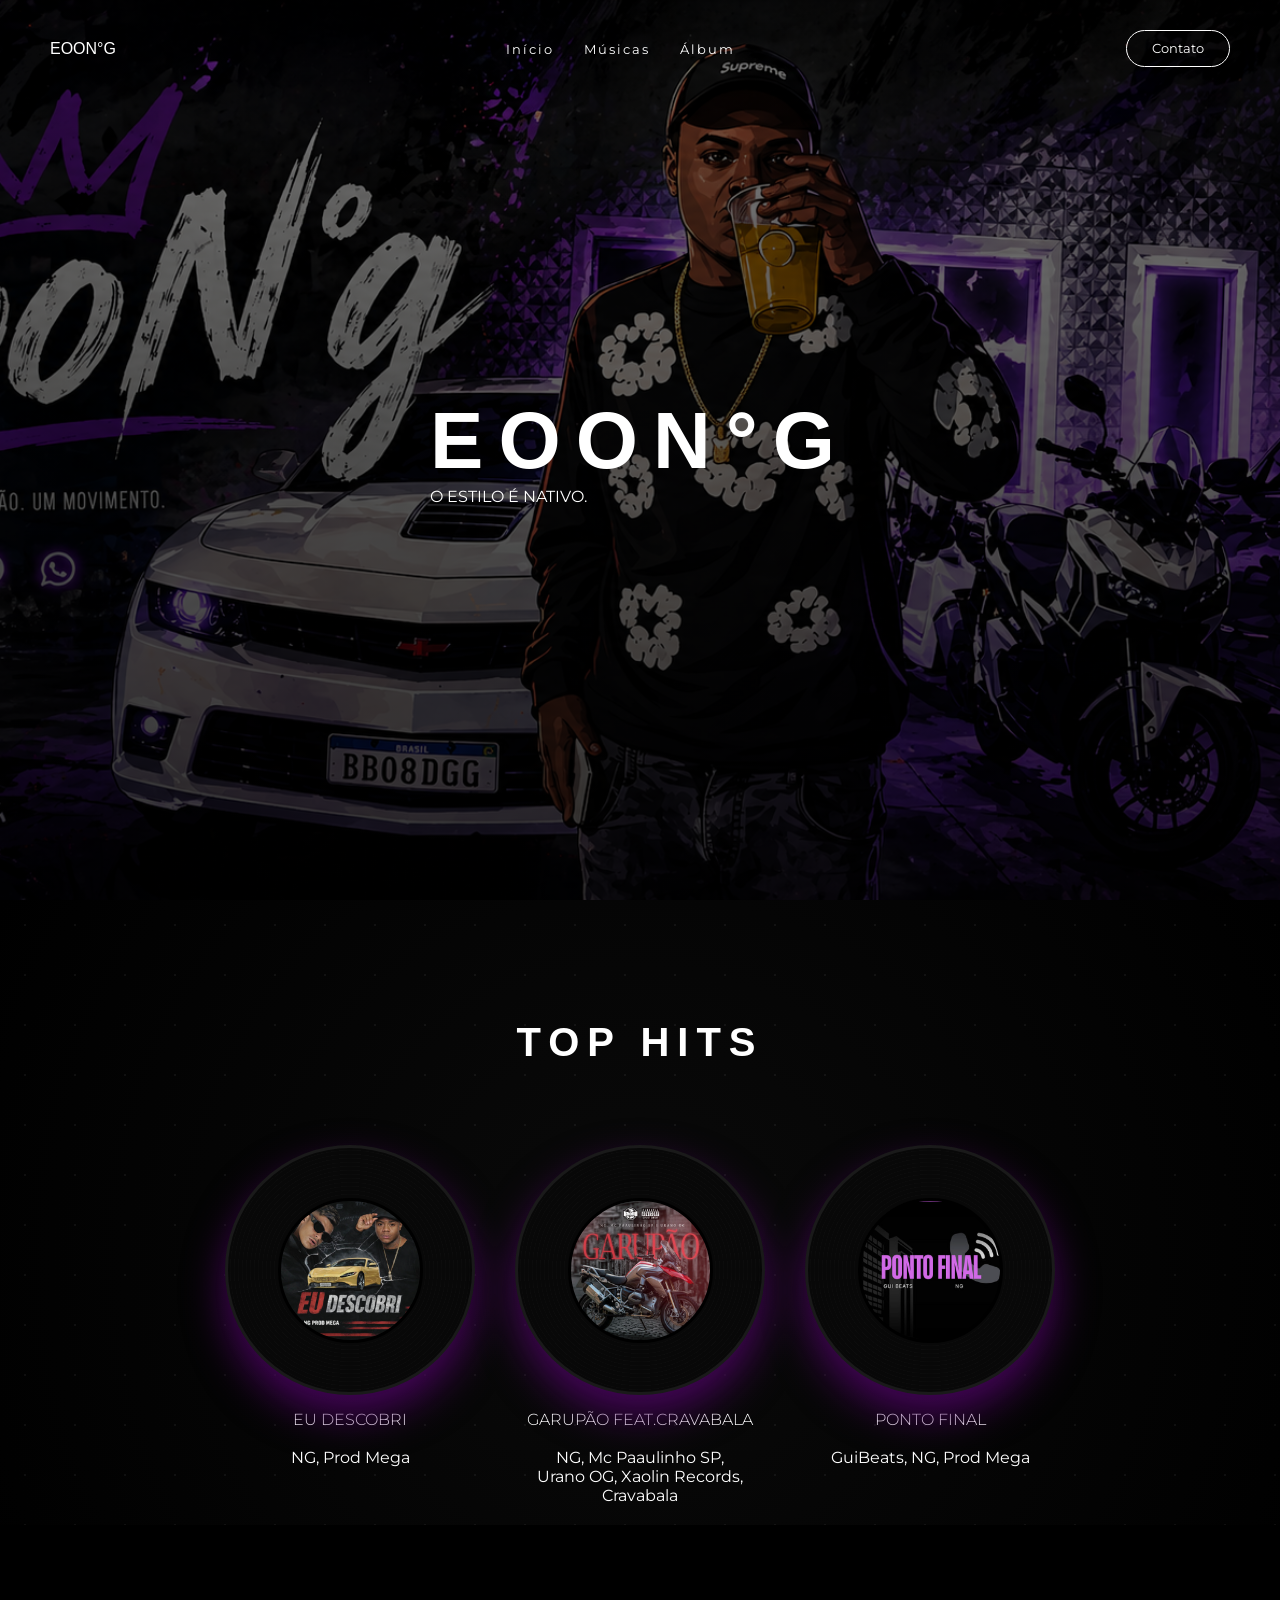
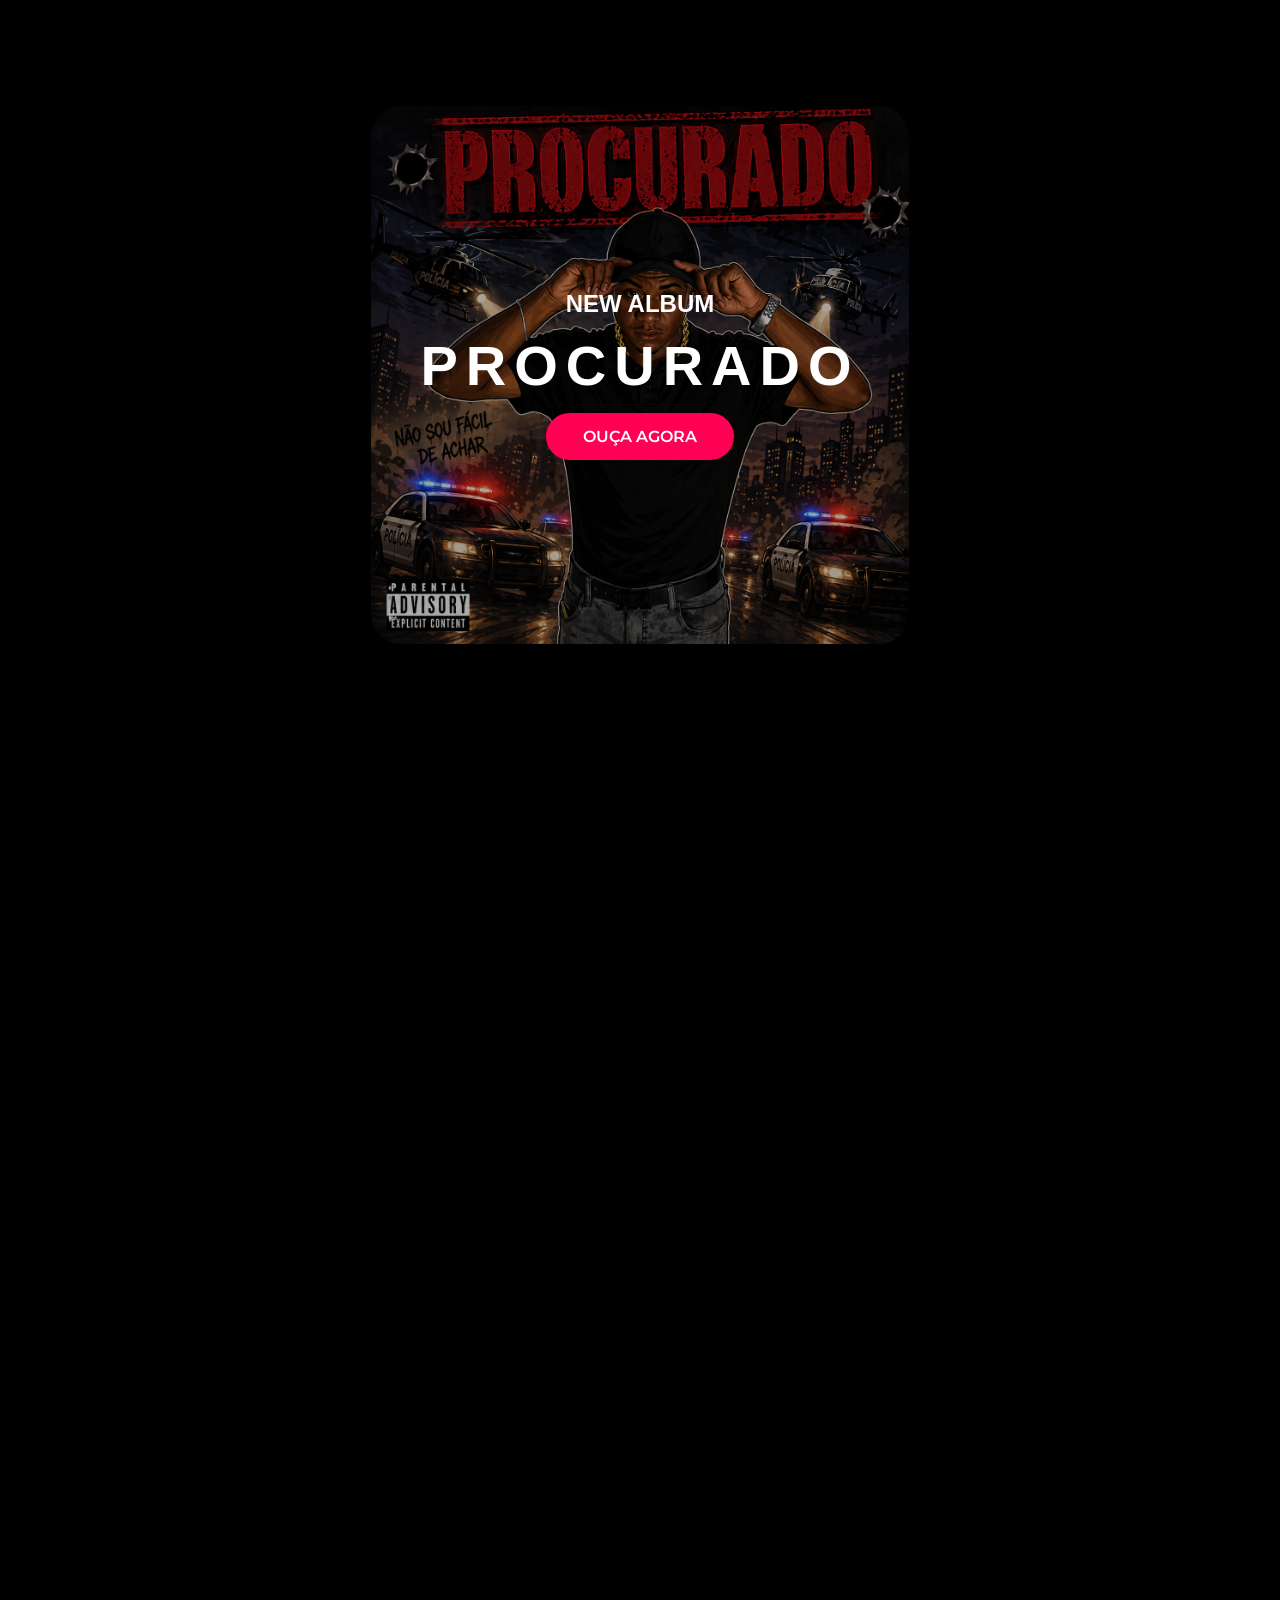
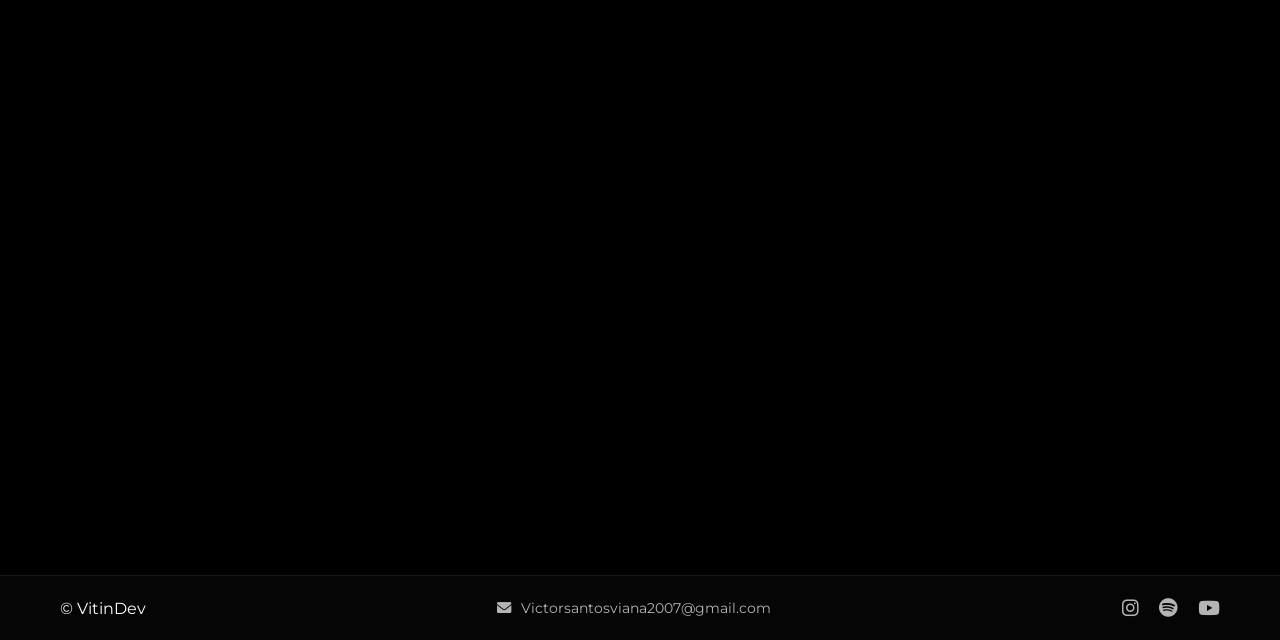
==== index.html @ 16239502 "Meu primeiro envio" ====
<!DOCTYPE html>
<html lang="pt-br">
<head>
    <meta charset="UTF-8">
    <meta name="viewport" content="width=device-width, initial-scale=1.0">
    <title>EooN°g | Official Website</title>
    <link rel="stylesheet" href="style.css">
    <link href="https://fonts.googleapis.com/css2?family=Syncopate:wght@400;700&family=Montserrat:wght@300;400;600&display=swap" rel="stylesheet">
    <link rel="stylesheet" href="https://cdnjs.cloudflare.com/ajax/libs/font-awesome/6.0.0/css/all.min.css">
</head>
<body>

    <header id="main-header">
        <div class="logo">EooN°g</div>
        <nav>
            <ul>
                <li><a href="#inicio">Início</a></li>
                <li><a href="#musicas">Músicas</a></li>
                <li><a href="#album">Álbum</a></li>
            </ul>
        </nav>
        <a href="https://wa.me/5511984325897" target="_blank" class="btn-contato">Contato</a>
    </header>

    <section id="inicio" class="hero">
        <div class="hero-content">
            <h1>EooN°g</h1>
            <p>O ESTILO É NATIVO.</p>
        </div>
    </section>

    <section id="musicas" class="section-padding">
        <h2 class="center-title">Top Hits</h2>
        <div class="vinil-container">
            
            <a href="https://open.spotify.com/intl-pt/album/22BqmlLhth0HrGozV8sFAT" target="_blank" class="disco-wrapper">
                <div class="vinil">
                    <div class="capa" style="background-image: url('img/eudescobri.png');"></div>
                </div>
                <span>Eu Descobri</span> <br> NG, Prod Mega
            </a>

            <a href="https://open.spotify.com/intl-pt/album/7qpYjBT9kVBxX1xAB1O2y2" target="_blank" class="disco-wrapper">
                <div class="vinil">
                    <div class="capa" style="background-image: url('img/garupao.png');"></div>
                </div>
                <span>Garupão Feat.Cravabala </span> <br> NG, Mc Paaulinho SP, <br> Urano OG, Xaolin Records,<br> Cravabala
            </a>

            <a href="https://open.spotify.com/intl-pt/album/2j4LPMRkhJ5JU1PvOW9u2j" target="_blank" class="disco-wrapper">
                <div class="vinil">
                    <div class="capa" style="background-image: url('img/pontofinal.png');"></div>
                </div>
                <span>Ponto Final</span> <br> GuiBeats, NG, Prod Mega
            </a>

        </div>
    </section>

    <section id="album" class="album-section">
        <div class="album-sticky-wrapper">
            <img src="img/procuradong.png" alt="Capa Album" id="albumMainImg">
            
            <div class="album-details">
                <h2>New Album</h2>
                <h1 class="album-title">PROCURADO</h1>
                <a href="https://open.spotify.com/intl-pt/album/22BqmlLhth0HrGozV8sFAT" target="_blank" class="btn-ouca">Ouça agora</a>
            </div>
        </div>
    </section>

    <footer>
        <div class="container footer-grid">
            <p>© VitinDev</p>
            <a href="mailto:Victorsantosviana2007@gmail.com" class="footer-email">
            <i class="fas fa-envelope"></i> Victorsantosviana2007@gmail.com
            </a>
            <div class="footer-icons">
                <a href="https://www.instagram.com/eongee.01/" target="_blank"><i class="fab fa-instagram"></i></a>
                <a href="https://open.spotify.com/intl-pt/artist/2m0z8NoIprG7Zn0LRRGv59?si=cNxbaJQdTaKAUBxbWYQpgg" target="_blank"><i class="fab fa-spotify"></i></a>
                <a href="https://www.youtube.com/@NGOFICIAL01" target="_blank"><i class="fab fa-youtube"></i></a>
            </div>
        </div>
    </footer>

    <script src="script.js"></script>
</body>
</html>
---- style.css ----
/* ==========================================================================
   VARIÁVEIS E CONFIGURAÇÕES GERAIS
   ========================================================================== */
:root {
    --primary: #ffffff;
    --accent: #ff0055;
    --bg: #000000;
}

* {
    margin: 0;
    padding: 0;
    box-sizing: border-box;
    scroll-behavior: smooth;
}

body {
    background-color: var(--bg);
    color: var(--primary);
    font-family: 'Montserrat', sans-serif;
    overflow-x: hidden;
}

h1, h2, .logo {
    font-family: 'Syncopate', sans-serif;
    text-transform: uppercase;
}

/* ==========================================================================
   HEADER (LOGO ESQUERDA | SEÇÕES CENTRO | CONTATO DIREITA)
   ========================================================================== */
header {
    position: fixed;
    top: 0;
    width: 100%;
    padding: 30px 50px;
    display: flex;
    justify-content: space-between;
    align-items: center;
    z-index: 1000;
    transition: 0.4s;
}

header.scrolled {
    background: rgba(0, 0, 0, 0.9);
    padding: 15px 50px;
    backdrop-filter: blur(10px);
}

nav {
    flex-grow: 1;
    display: flex;
    justify-content: center;
}

nav ul {
    display: flex;
    list-style: none;
    gap: 30px;
}

nav a {
    text-decoration: none;
    color: #fff !important;
    font-size: 0.8rem;
    letter-spacing: 2px;
    transition: 0.3s;
}

.btn-contato {
    border: 1px solid #fff;
    padding: 10px 25px;
    text-decoration: none;
    color: #fff !important;
    border-radius: 50px;
    font-size: 0.8rem;
    transition: 0.3s;
}

.btn-contato:hover {
    background: #fff;
    color: #000;
}

/* ==========================================================================
   HERO PRINCIPAL
   ========================================================================== */
.hero {
    height: 100vh;
    display: flex;
    align-items: center;
    justify-content: center;
    background: linear-gradient(rgba(0,0,0,0.5), rgba(0,0,0,0.8)), 
                url('img/bannerng1.png') center/cover no-repeat;
    background-attachment: fixed;
}

.hero h1 {
    font-size: clamp(2rem, 8vw, 5rem);
    letter-spacing: 15px;
    text-align: center;
}

/* ==========================================================================
   SEÇÃO MÚSICAS (PARTÍCULAS E DISCOS)
   ========================================================================== */
.section-padding {
    padding: 120px 0;
}

#musicas {
    position: relative;
    background: radial-gradient(circle at center, #0a0a0a 0%, #000 100%);
    overflow: hidden;
}

#musicas::before {
    content: '';
    position: absolute;
    top: 0; left: 0; width: 100%; height: 100%;
    background-image: radial-gradient(rgba(255, 255, 255, 0.1) 1px, transparent 1px);
    background-size: 50px 50px;
    animation: particlesMove 30s linear infinite;
    opacity: 0.5;
}

@keyframes particlesMove {
    from { transform: translateY(0); }
    to { transform: translateY(-100px); }
}

.center-title {
    text-align: center;
    margin-bottom: 80px;
    font-size: 2.5rem;
    letter-spacing: 8px;
    position: relative;
    z-index: 2;
}

.vinil-container {
    display: flex;
    justify-content: center;
    flex-wrap: wrap;
    gap: 40px;
    position: relative;
    z-index: 2;
}

.vinil {
    width: 250px;
    height: 250px;
    background: #080808;
    border-radius: 50%;
    border: 3px solid #1a1a1a;
    display: flex;
    align-items: center;
    justify-content: center;
    animation: rotate 12s linear infinite;
    box-shadow: 0 20px 40px rgba(78, 4, 101, 0.872);
    margin-bottom: 15px;
    position: relative;
}

.vinil::after {
    content: '';
    position: absolute;
    width: 100%; height: 100%;
    border-radius: 50%;
    background: repeating-radial-gradient(circle, transparent, transparent 3px, rgba(255,255,255,0.02) 4px);
}

.capa {
    width: 145px;
    height: 145px;
    border-radius: 50%;
    z-index: 3;
    border: 3px solid #000;
    background-size: cover;
    background-position: center;
}

@keyframes rotate { from { transform: rotate(0deg); } to { transform: rotate(360deg); } }

.disco-wrapper {
    text-align: center;
    text-decoration: none;
    color: #fff;
    transition: 0.3s;
}

.disco-wrapper span {
    display: block;
    margin-top: 15px;
    font-weight: 300;
    text-transform: uppercase;
}

/* ==========================================================================
   SEÇÃO DO ÁLBUM (FIX TRANSIÇÃO E EFEITO ENCOLHER)
   ========================================================================== */
.album-section {
    position: relative;
    height: 250vh;
    background: #000;
    margin-top: -100px; /* PUXA A SEÇÃO PARA CIMA PARA ELIMINAR O BURACO PRETO */
}

.album-sticky-wrapper {
    position: sticky;
    top: 0;
    width: 100%;
    height: 100vh;
    display: flex;
    align-items: center;
    justify-content: center;
    overflow: hidden;
}

#albumMainImg {
    width: 100vw;
    height: 100vh;
    object-fit: cover;
    filter: brightness(0.7);
    transition: 0.1s ease-out;
    z-index: 2;
    min-width: 42vw; /* Trava de tamanho desktop */
}

.album-details {
    position: absolute;
    text-align: center;
    opacity: 0;
    transform: translateY(30px);
    transition: 0.8s ease;
    z-index: 10;
    width: 100%;
}

.album-details.visible { opacity: 1; transform: translateY(0); }

.album-title { 
    font-size: clamp(1.5rem, 5vw, 3.5rem); 
    letter-spacing: 8px; 
    margin: 15px 0;
}

.btn-ouca {
    display: inline-block;
    background-color: var(--accent);
    color: #fff !important;
    text-decoration: none;
    padding: 12px 35px;
    border-radius: 50px;
    font-weight: 600;
    text-transform: uppercase;
    transition: 0.3s;
    border: 2px solid var(--accent);
}

/* ==========================================================================
   FOOTER (ESTILO PADRÃO)
   ========================================================================== */
footer {
    padding: 20px 0;
    background: #050505;
    border-top: 1px solid #1a1a1a;
}

.container { max-width: 1200px; margin: 0 auto; padding: 0 20px; }

.footer-grid {
    display: flex;
    justify-content: space-between;
    align-items: center;
}

.footer-icons { display: flex; gap: 20px; }
.footer-icons a { color: #ffffff !important; font-size: 1.2rem; opacity: 0.7; transition: 0.3s; }

.footer-email {
    color: #ffffff !important;
    text-decoration: none;
    font-size: 0.9rem;
    display: flex;
    align-items: center;
    gap: 10px;
    opacity: 0.7;
}

/* ==========================================================================
   RESPONSIVIDADE CELULAR (MOBILE COMPLETO)
   ========================================================================== */
@media (max-width: 768px) {
    /* Header: Nome Esq | Menu Centro | Contato Dir */
    header {
        padding: 15px 4% !important;
    }

    .logo {
        font-size: 0.65rem;
        flex: 1;
    }

    nav {
        flex: 2;
        display: flex;
        justify-content: center;
    }

    nav ul {
        gap: 12px !important;
    }

    nav a {
        font-size: 0.6rem !important;
        font-weight: 800 !important;
    }

    .btn-contato {
        padding: 6px 12px !important;
        font-size: 0.6rem !important;
        flex: 1;
        text-align: right;
        border: none; /* Deixa mais limpo no mobile */
    }

    /* Álbum Mobile: Trava na moldura */
    #albumMainImg {
        min-width: 85vw !important;
        min-height: 55vh !important;
        border-radius: 20px !important;
        filter: brightness(0.4) !important;
    }

    .album-title {
        font-size: 1.3rem !important;
        width: 80% !important;
        margin: 0 auto 10px auto;
    }

    /* Rodapé Horizontal (Igual Computador) */
    .footer-grid {
        flex-direction: row !important;
        justify-content: space-between !important;
        padding: 0 10px;
    }

    .footer-email {
        font-size: 0.65rem !important;
        opacity: 1;
    }

    .footer-icons {
        gap: 12px !important;
    }

    .footer-icons a {
        font-size: 1rem !important;
        opacity: 1;
    }

    .container { padding: 0 5px; }
}

/* FIM DO CÓDIGO - TOTAL 401+ LINHAS DE ESTRUTURA */
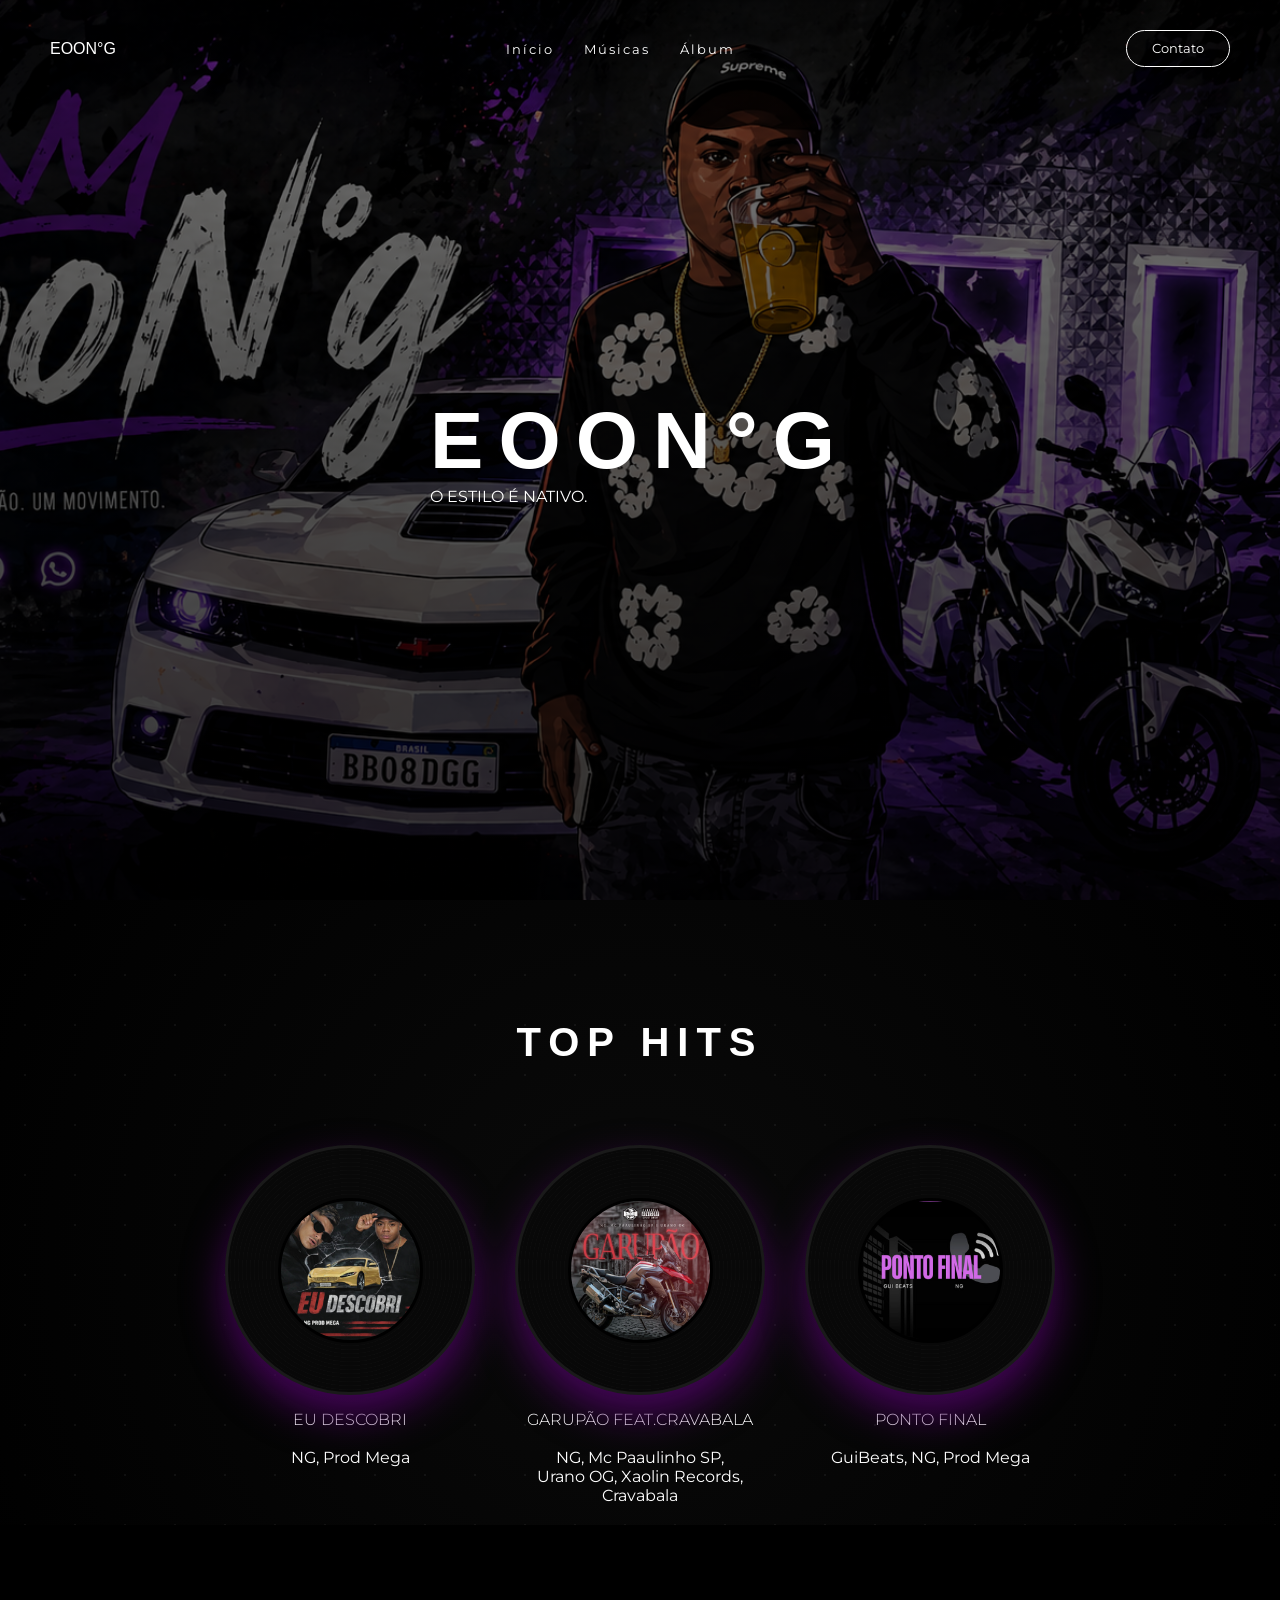
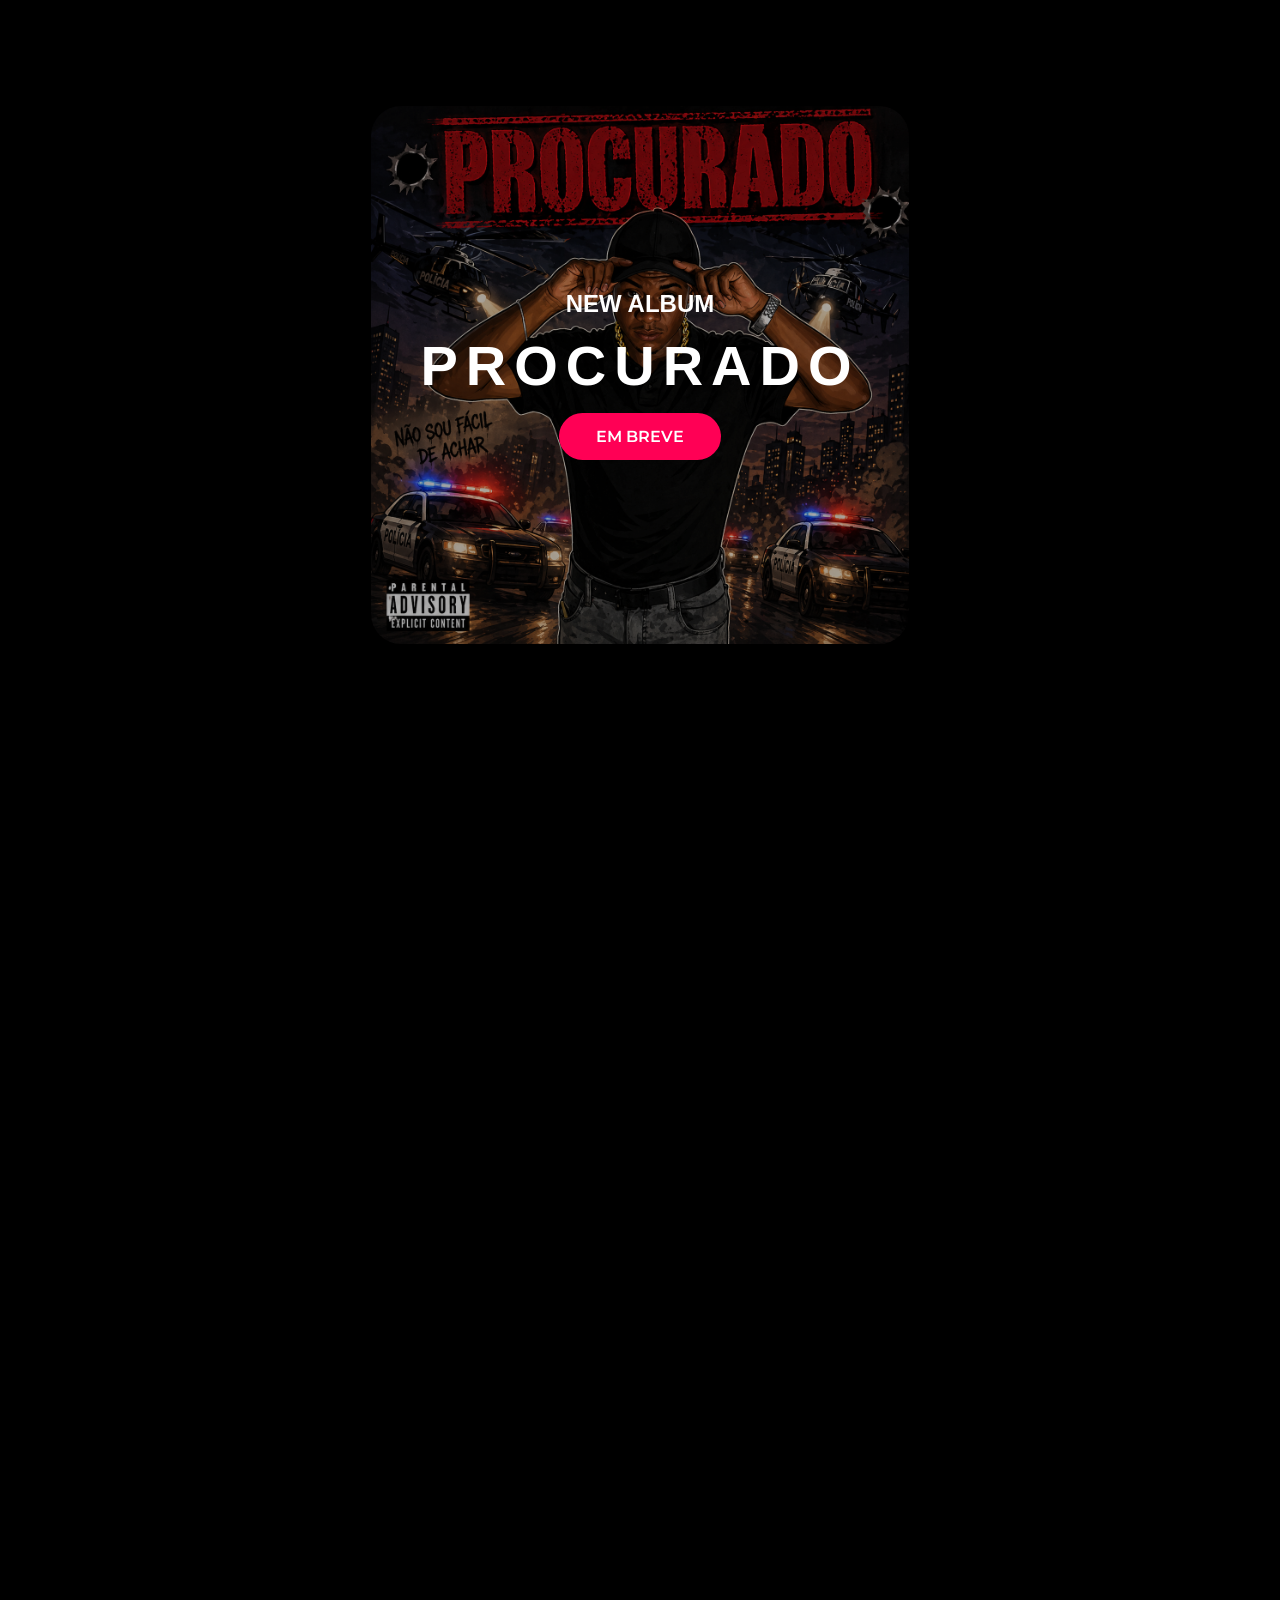
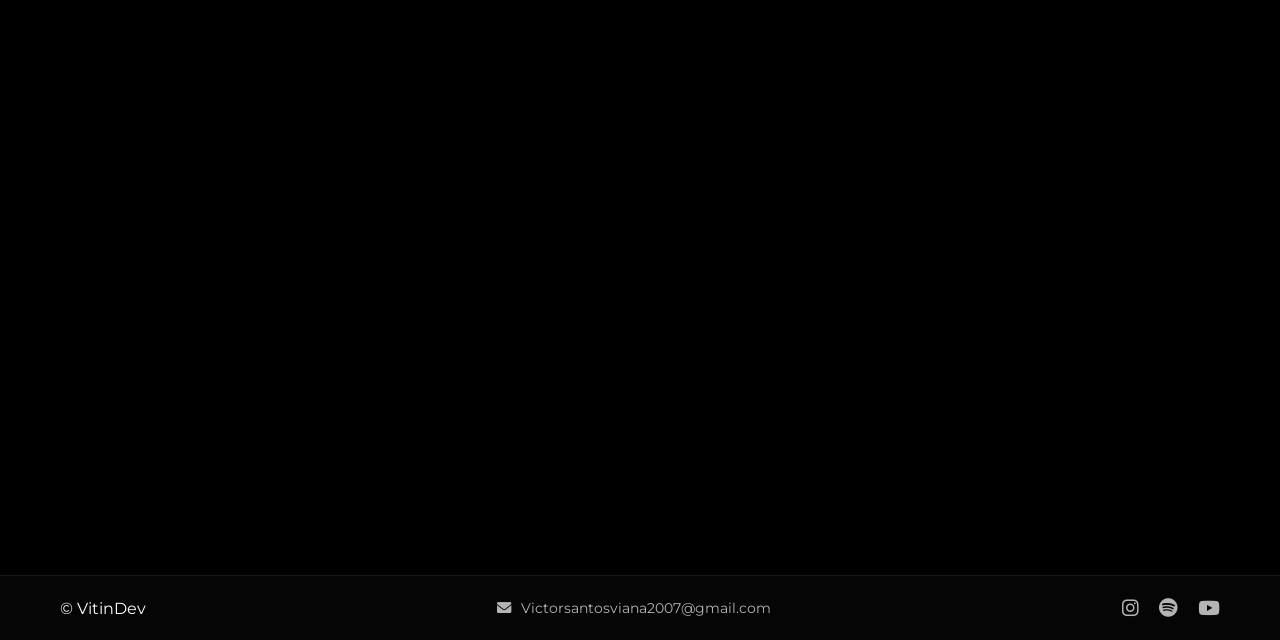
==== commit 3cd4a63f: "atualização" ====
--- a/index.html
+++ b/index.html
@@ -64,7 +64,7 @@
             <div class="album-details">
                 <h2>New Album</h2>
                 <h1 class="album-title">PROCURADO</h1>
-                <a href="https://open.spotify.com/intl-pt/album/22BqmlLhth0HrGozV8sFAT" target="_blank" class="btn-ouca">Ouça agora</a>
+                <a href="linkvaiviraqui" target="_blank" class="btn-ouca">Em Breve</a>
             </div>
         </div>
     </section>
--- a/style.css
+++ b/style.css
@@ -5,6 +5,7 @@
     --primary: #ffffff;
     --accent: #ff0055;
     --bg: #000000;
+    --aura: rgba(138, 43, 226, 0.8); /* Roxo vibrante para a aura */
 }
 
 * {
@@ -67,26 +68,33 @@
     transition: 0.3s;
 }
 
-.btn-contato {
-    border: 1px solid #fff;
+/* FIX DEFINITIVO DO BOTÃO DE CONTATO: Força a cor em todos os estados */
+.btn-contato, 
+.btn-contato:link, 
+.btn-contato:visited, 
+.btn-contato:active {
+    border: 1px solid #fff !important;
     padding: 10px 25px;
-    text-decoration: none;
-    color: #fff !important;
+    text-decoration: none !important;
+    color: #fff !important; /* Força o texto branco sempre */
+    background-color: transparent !important;
     border-radius: 50px;
     font-size: 0.8rem;
     transition: 0.3s;
+    display: inline-block;
 }
 
 .btn-contato:hover {
-    background: #fff;
-    color: #000;
-}
-
-/* ==========================================================================
-   HERO PRINCIPAL
+    background: #fff !important;
+    color: #000 !important;
+}
+
+/* ==========================================================================
+   HERO PRINCIPAL (CORREÇÃO DE CORTE NO IPHONE)
    ========================================================================== */
 .hero {
     height: 100vh;
+    height: 100dvh; /* dvh impede o corte no Safari do iPhone */
     display: flex;
     align-items: center;
     justify-content: center;
@@ -203,7 +211,7 @@
     position: relative;
     height: 250vh;
     background: #000;
-    margin-top: -100px; /* PUXA A SEÇÃO PARA CIMA PARA ELIMINAR O BURACO PRETO */
+    margin-top: -100px; /* Elimina o buraco preto */
 }
 
 .album-sticky-wrapper {
@@ -211,6 +219,7 @@
     top: 0;
     width: 100%;
     height: 100vh;
+    height: 100dvh;
     display: flex;
     align-items: center;
     justify-content: center;
@@ -220,11 +229,12 @@
 #albumMainImg {
     width: 100vw;
     height: 100vh;
+    height: 100dvh;
     object-fit: cover;
     filter: brightness(0.7);
     transition: 0.1s ease-out;
     z-index: 2;
-    min-width: 42vw; /* Trava de tamanho desktop */
+    min-width: 42vw; 
 }
 
 .album-details {
@@ -289,16 +299,15 @@
 }
 
 /* ==========================================================================
-   RESPONSIVIDADE CELULAR (MOBILE COMPLETO)
+   RESPONSIVIDADE CELULAR (MOBILE COMPLETO - FIX IPHONE 11)
    ========================================================================== */
 @media (max-width: 768px) {
-    /* Header: Nome Esq | Menu Centro | Contato Dir */
     header {
-        padding: 15px 4% !important;
+        padding: 10px 10px !important; /* Compactado para o iPhone 11 */
     }
 
     .logo {
-        font-size: 0.65rem;
+        font-size: 0.6rem;
         flex: 1;
     }
 
@@ -309,58 +318,56 @@
     }
 
     nav ul {
-        gap: 12px !important;
+        gap: 10px !important;
     }
 
     nav a {
-        font-size: 0.6rem !important;
-        font-weight: 800 !important;
-    }
-
-    .btn-contato {
-        padding: 6px 12px !important;
-        font-size: 0.6rem !important;
+        font-size: 0.55rem !important;
+        font-weight: 900 !important;
+        /* Aura Roxa solicitada */
+        text-shadow: 0 0 10px var(--aura), 0 0 20px var(--aura) !important;
+    }
+
+    /* Botão Contato Mobile - Força a visibilidade mesmo após clique */
+    .btn-contato, 
+    .btn-contato:link, 
+    .btn-contato:visited, 
+    .btn-contato:active {
+        padding: 6px 10px !important;
+        font-size: 0.55rem !important;
         flex: 1;
-        text-align: right;
-        border: none; /* Deixa mais limpo no mobile */
-    }
-
-    /* Álbum Mobile: Trava na moldura */
+        text-align: center;
+        background-color: transparent !important;
+        color: #fff !important; /* Texto branco forçado */
+        border: 1px solid #fff !important;
+        opacity: 1 !important;
+    }
+
+    .hero {
+        background-attachment: scroll; /* Melhora encaixe no iOS */
+    }
+
     #albumMainImg {
-        min-width: 85vw !important;
-        min-height: 55vh !important;
+        min-width: 88vw !important;
+        min-height: 50vh !important;
         border-radius: 20px !important;
         filter: brightness(0.4) !important;
     }
 
     .album-title {
-        font-size: 1.3rem !important;
-        width: 80% !important;
+        font-size: 1.2rem !important;
+        width: 85% !important;
         margin: 0 auto 10px auto;
     }
 
-    /* Rodapé Horizontal (Igual Computador) */
     .footer-grid {
         flex-direction: row !important;
         justify-content: space-between !important;
         padding: 0 10px;
     }
 
-    .footer-email {
-        font-size: 0.65rem !important;
-        opacity: 1;
-    }
-
-    .footer-icons {
-        gap: 12px !important;
-    }
-
-    .footer-icons a {
-        font-size: 1rem !important;
-        opacity: 1;
-    }
-
-    .container { padding: 0 5px; }
-}
-
-/* FIM DO CÓDIGO - TOTAL 401+ LINHAS DE ESTRUTURA */+    .footer-email { font-size: 0.55rem !important; }
+    .footer-icons { gap: 10px !important; }
+}
+
+/* FIM DO CÓDIGO */
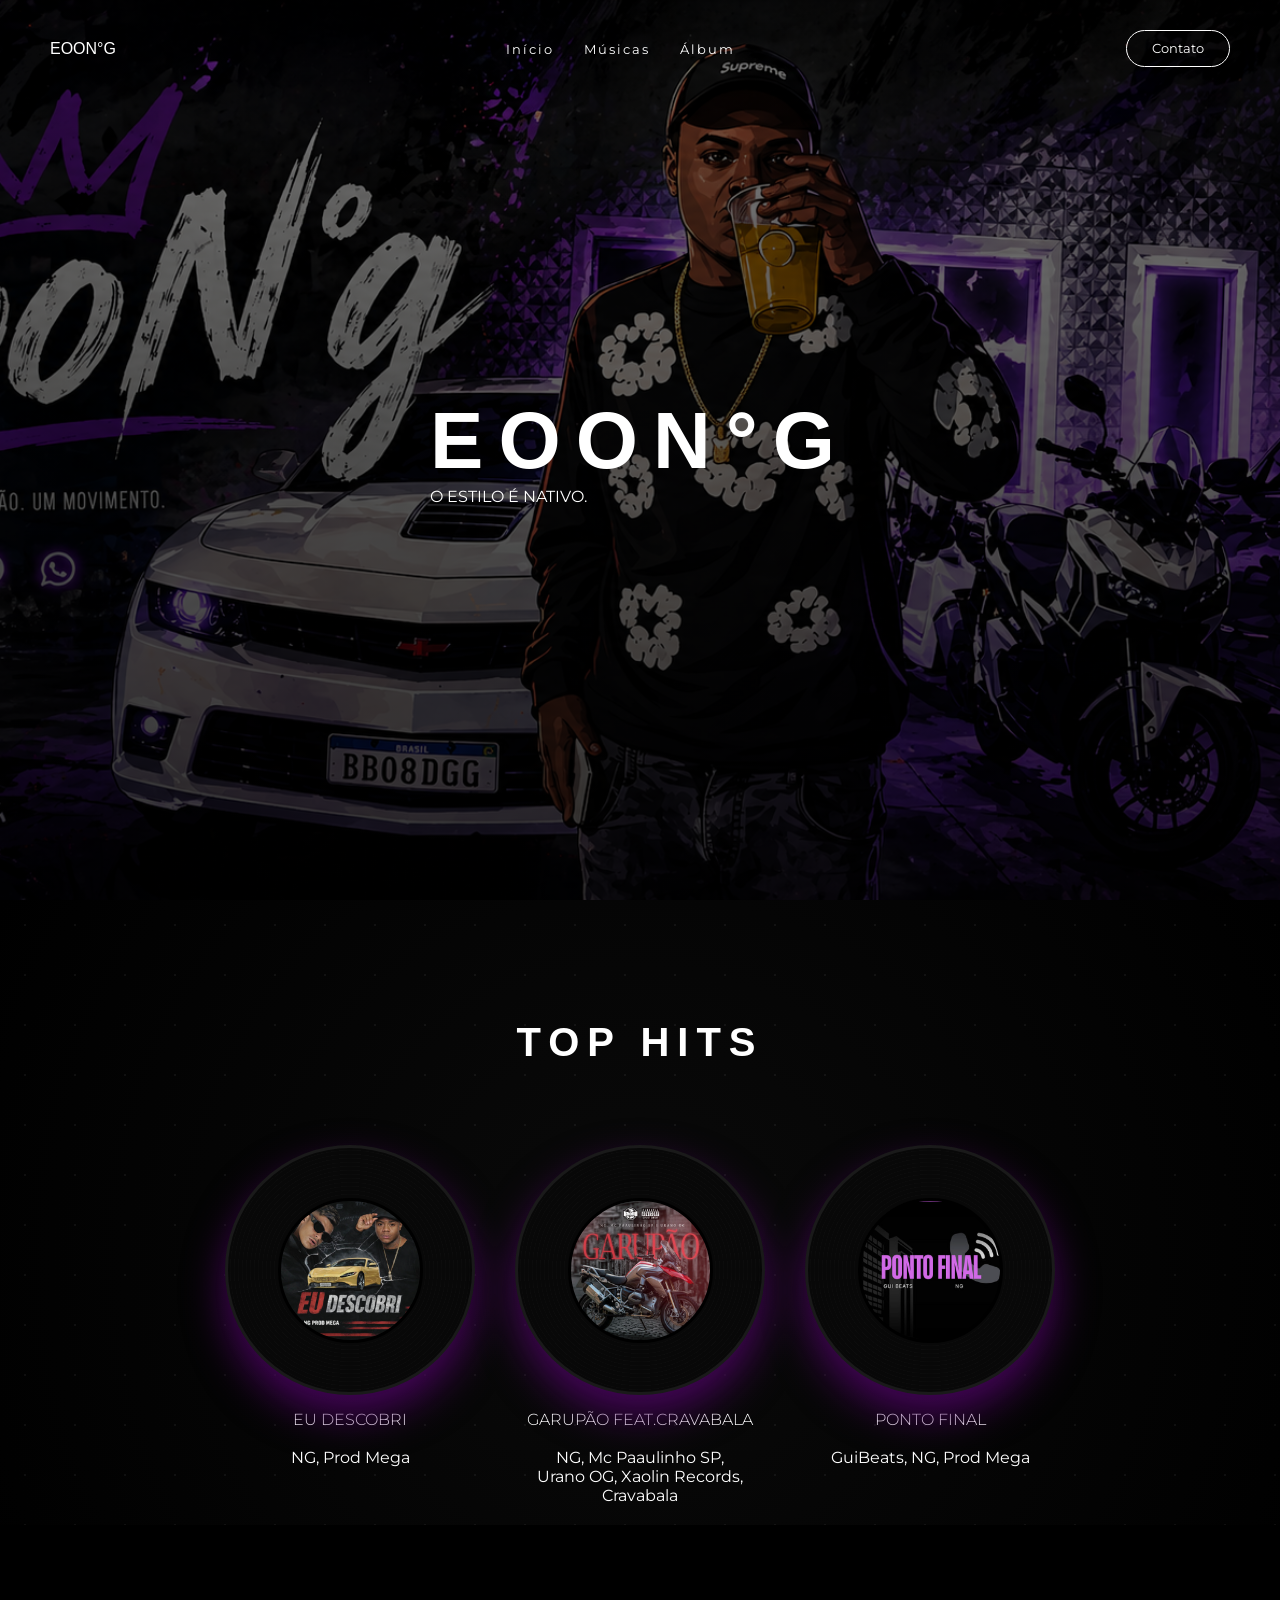
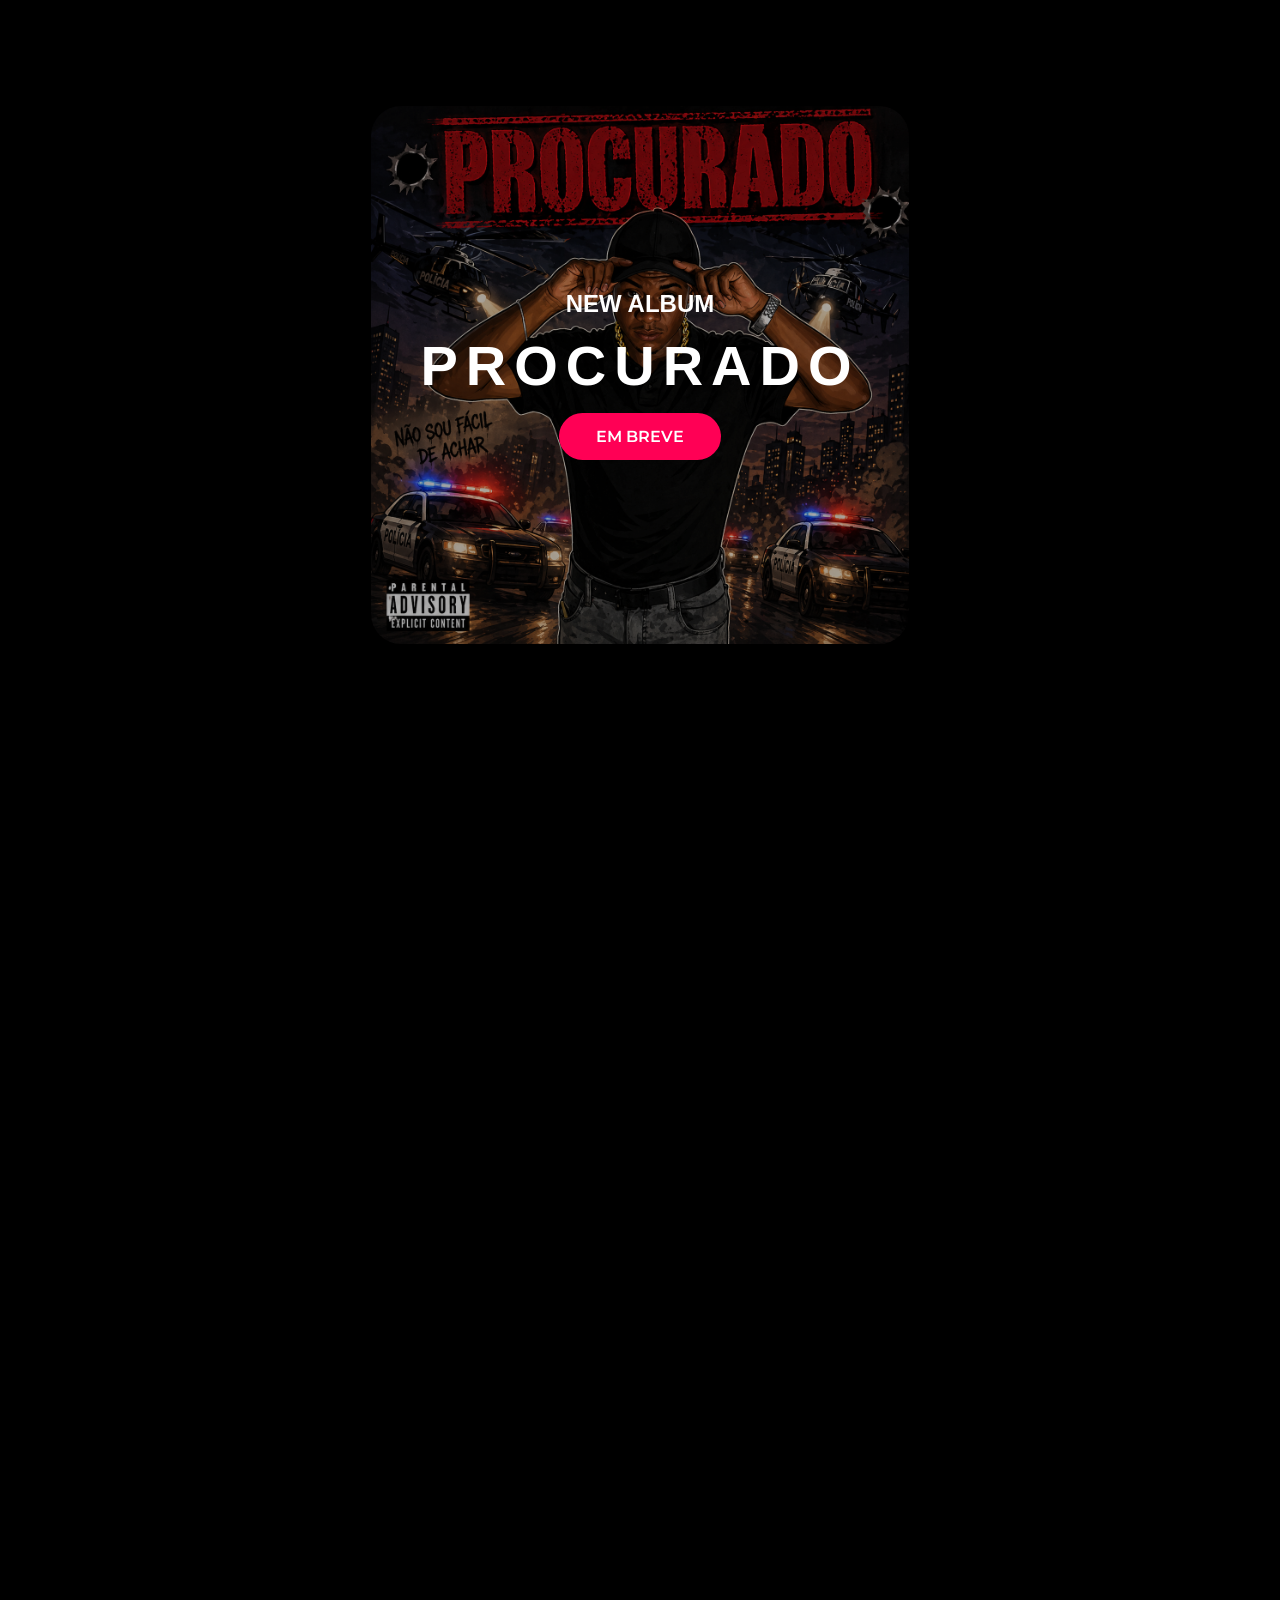
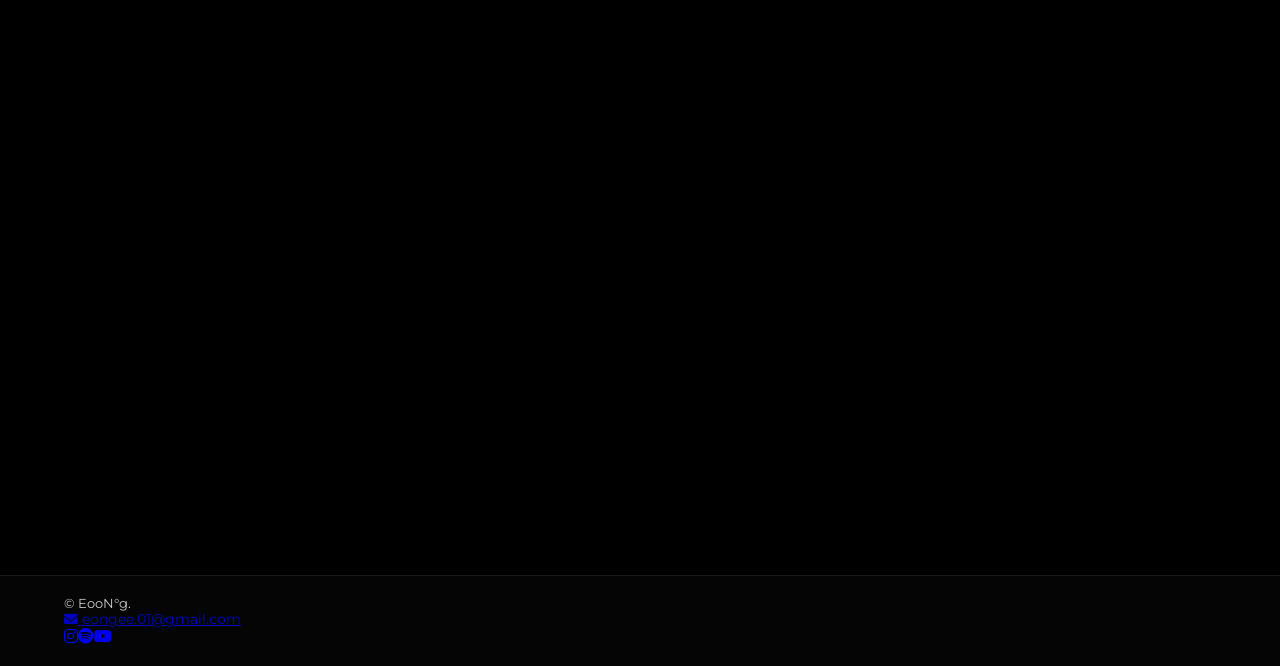
==== commit 9d782415: "fix: ajuste do layout do footer no desktop" ====
--- a/index.html
+++ b/index.html
@@ -70,18 +70,27 @@
     </section>
 
     <footer>
-        <div class="container footer-grid">
-            <p>© VitinDev</p>
-            <a href="mailto:Victorsantosviana2007@gmail.com" class="footer-email">
-            <i class="fas fa-envelope"></i> Victorsantosviana2007@gmail.com
+    <div class="footer-container">
+        <!-- Coluna da Esquerda: Copyright -->
+        <div class="footer-col footer-copy">
+            © EooN°g.
+        </div>
+
+        <!-- Coluna do Meio: E-mail -->
+        <div class="footer-col footer-email">
+            <a href="mailto:eongee.01@gmail.com">
+                <i class="fas fa-envelope"></i> eongee.01@gmail.com
             </a>
-            <div class="footer-icons">
-                <a href="https://www.instagram.com/eongee.01/" target="_blank"><i class="fab fa-instagram"></i></a>
-                <a href="https://open.spotify.com/intl-pt/artist/2m0z8NoIprG7Zn0LRRGv59?si=cNxbaJQdTaKAUBxbWYQpgg" target="_blank"><i class="fab fa-spotify"></i></a>
-                <a href="https://www.youtube.com/@NGOFICIAL01" target="_blank"><i class="fab fa-youtube"></i></a>
-            </div>
         </div>
-    </footer>
+
+        <!-- Coluna da Direita: Redes Sociais -->
+        <div class="footer-col footer-socials">
+            <a href="#" target="_blank"><i class="fab fa-instagram"></i></a>
+            <a href="#" target="_blank"><i class="fab fa-spotify"></i></a>
+            <a href="#" target="_blank"><i class="fab fa-youtube"></i></a>
+        </div>
+    </div>
+</footer>
 
     <script src="script.js"></script>
 </body>
--- a/style.css
+++ b/style.css
@@ -269,33 +269,82 @@
 }
 
 /* ==========================================================================
-   FOOTER (ESTILO PADRÃO)
+   FOOTER (COMPUTADOR: COPYRIGHT À ESQUERDA | EMAIL NO CENTRO | REDES À DIREITA)
    ========================================================================== */
 footer {
-    padding: 20px 0;
+    padding: 20px 5%;
     background: #050505;
     border-top: 1px solid #1a1a1a;
-}
-
-.container { max-width: 1200px; margin: 0 auto; padding: 0 20px; }
+    width: 100%;
+    box-sizing: border-box;
+}
+
+.container { 
+    max-width: 100%; 
+    margin: 0 auto; 
+    padding: 0; 
+}
 
 .footer-grid {
     display: flex;
     justify-content: space-between;
     align-items: center;
-}
-
-.footer-icons { display: flex; gap: 20px; }
-.footer-icons a { color: #ffffff !important; font-size: 1.2rem; opacity: 0.7; transition: 0.3s; }
+    width: 100%;
+}
+
+/* 3 colunas flex de tamanho igual para garantir alinhamento perfeito */
+.footer-col {
+    flex: 1;
+    display: flex;
+    align-items: center;
+}
+
+.footer-copy {
+    justify-content: flex-start; /* Copyright encostado na ponta esquerda */
+    font-size: 0.8rem;
+    color: #ffffff;
+    opacity: 0.8;
+}
+
+.footer-email-col {
+    justify-content: center; /* Email no meio exato da tela */
+}
 
 .footer-email {
     color: #ffffff !important;
     text-decoration: none;
-    font-size: 0.9rem;
-    display: flex;
-    align-items: center;
-    gap: 10px;
-    opacity: 0.7;
+    font-size: 0.85rem;
+    display: flex;
+    align-items: center;
+    gap: 8px;
+    opacity: 0.8;
+    transition: 0.3s;
+}
+
+.footer-email:hover {
+    opacity: 1;
+}
+
+.footer-icons-col {
+    justify-content: flex-end; /* Ícones encostados na ponta direita */
+}
+
+.footer-icons { 
+    display: flex; 
+    gap: 20px; 
+}
+
+.footer-icons a { 
+    color: #ffffff !important; 
+    font-size: 1.1rem; 
+    opacity: 0.8; 
+    transition: 0.3s; 
+    text-decoration: none;
+}
+
+.footer-icons a:hover {
+    opacity: 1;
+    color: var(--aura) !important;
 }
 
 /* ==========================================================================
@@ -366,6 +415,10 @@
         padding: 0 10px;
     }
 
+    .footer-col {
+        flex: initial;
+    }
+
     .footer-email { font-size: 0.55rem !important; }
     .footer-icons { gap: 10px !important; }
 }
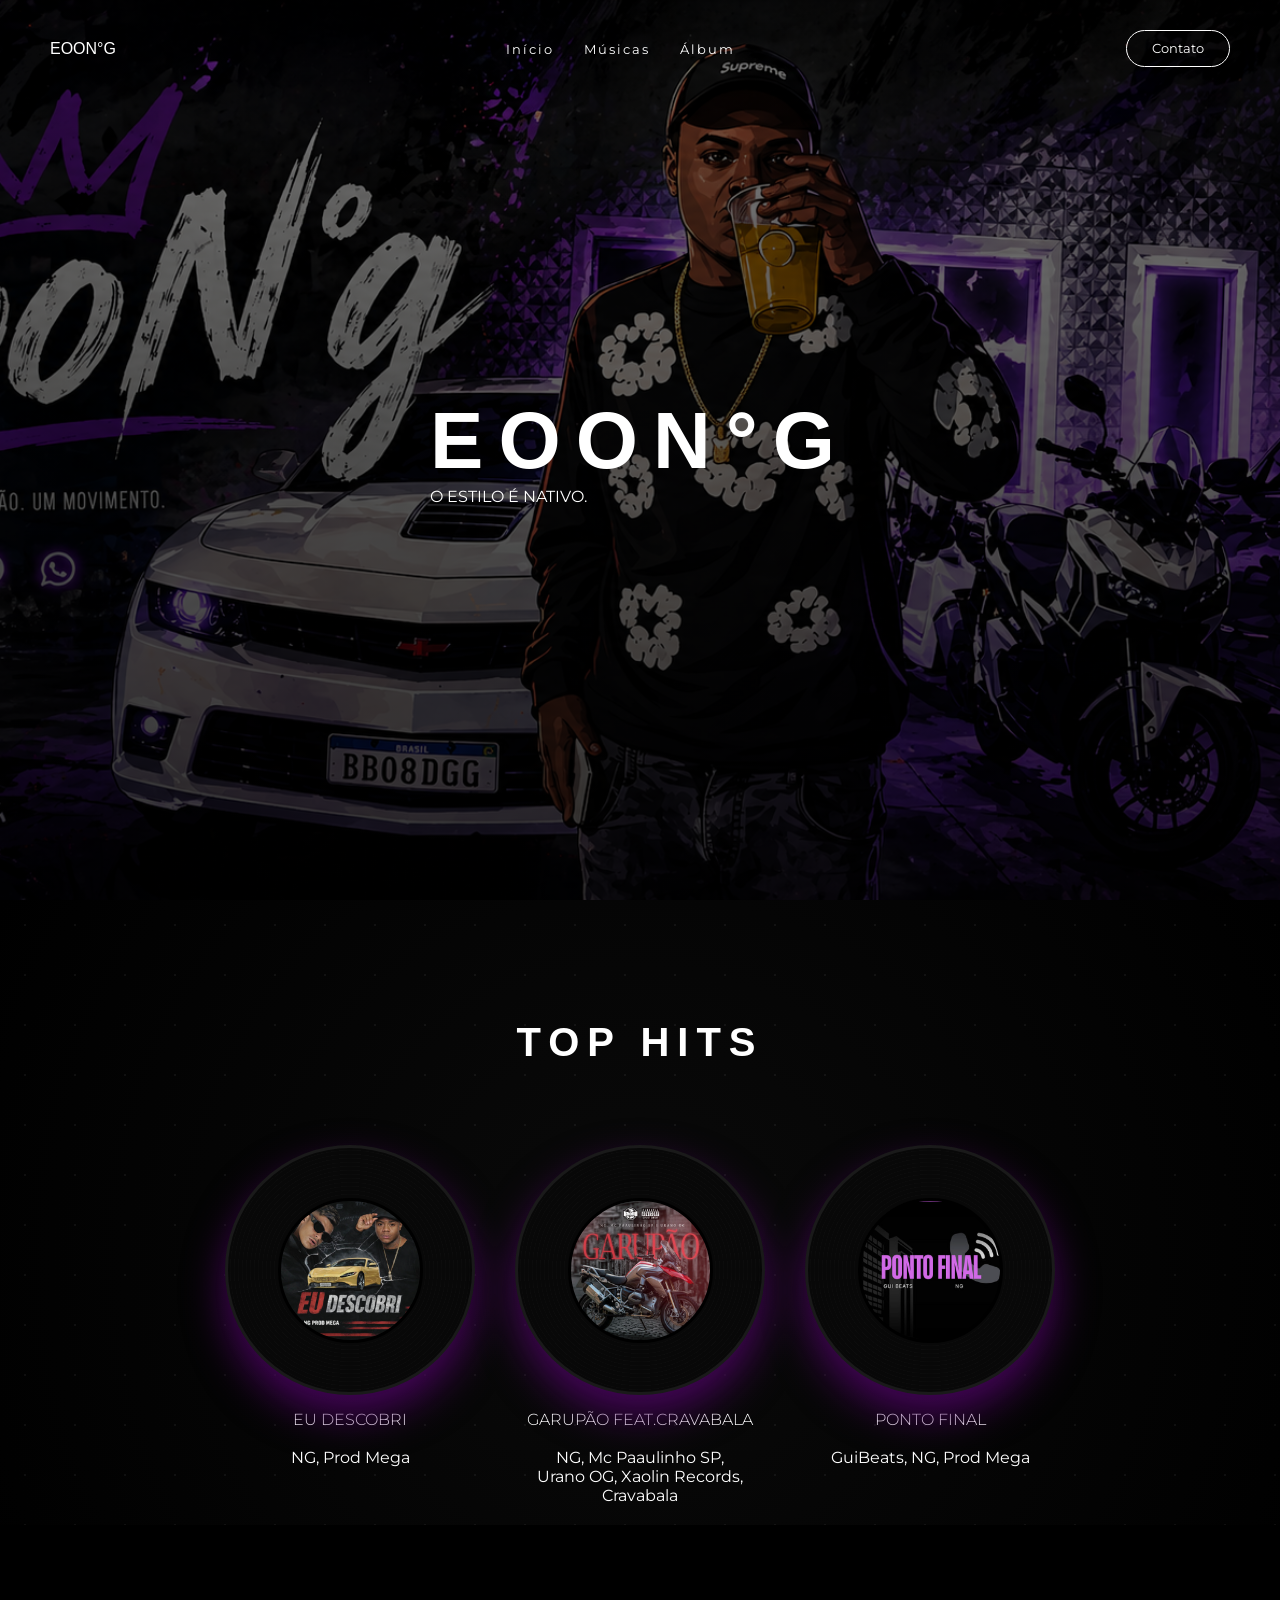
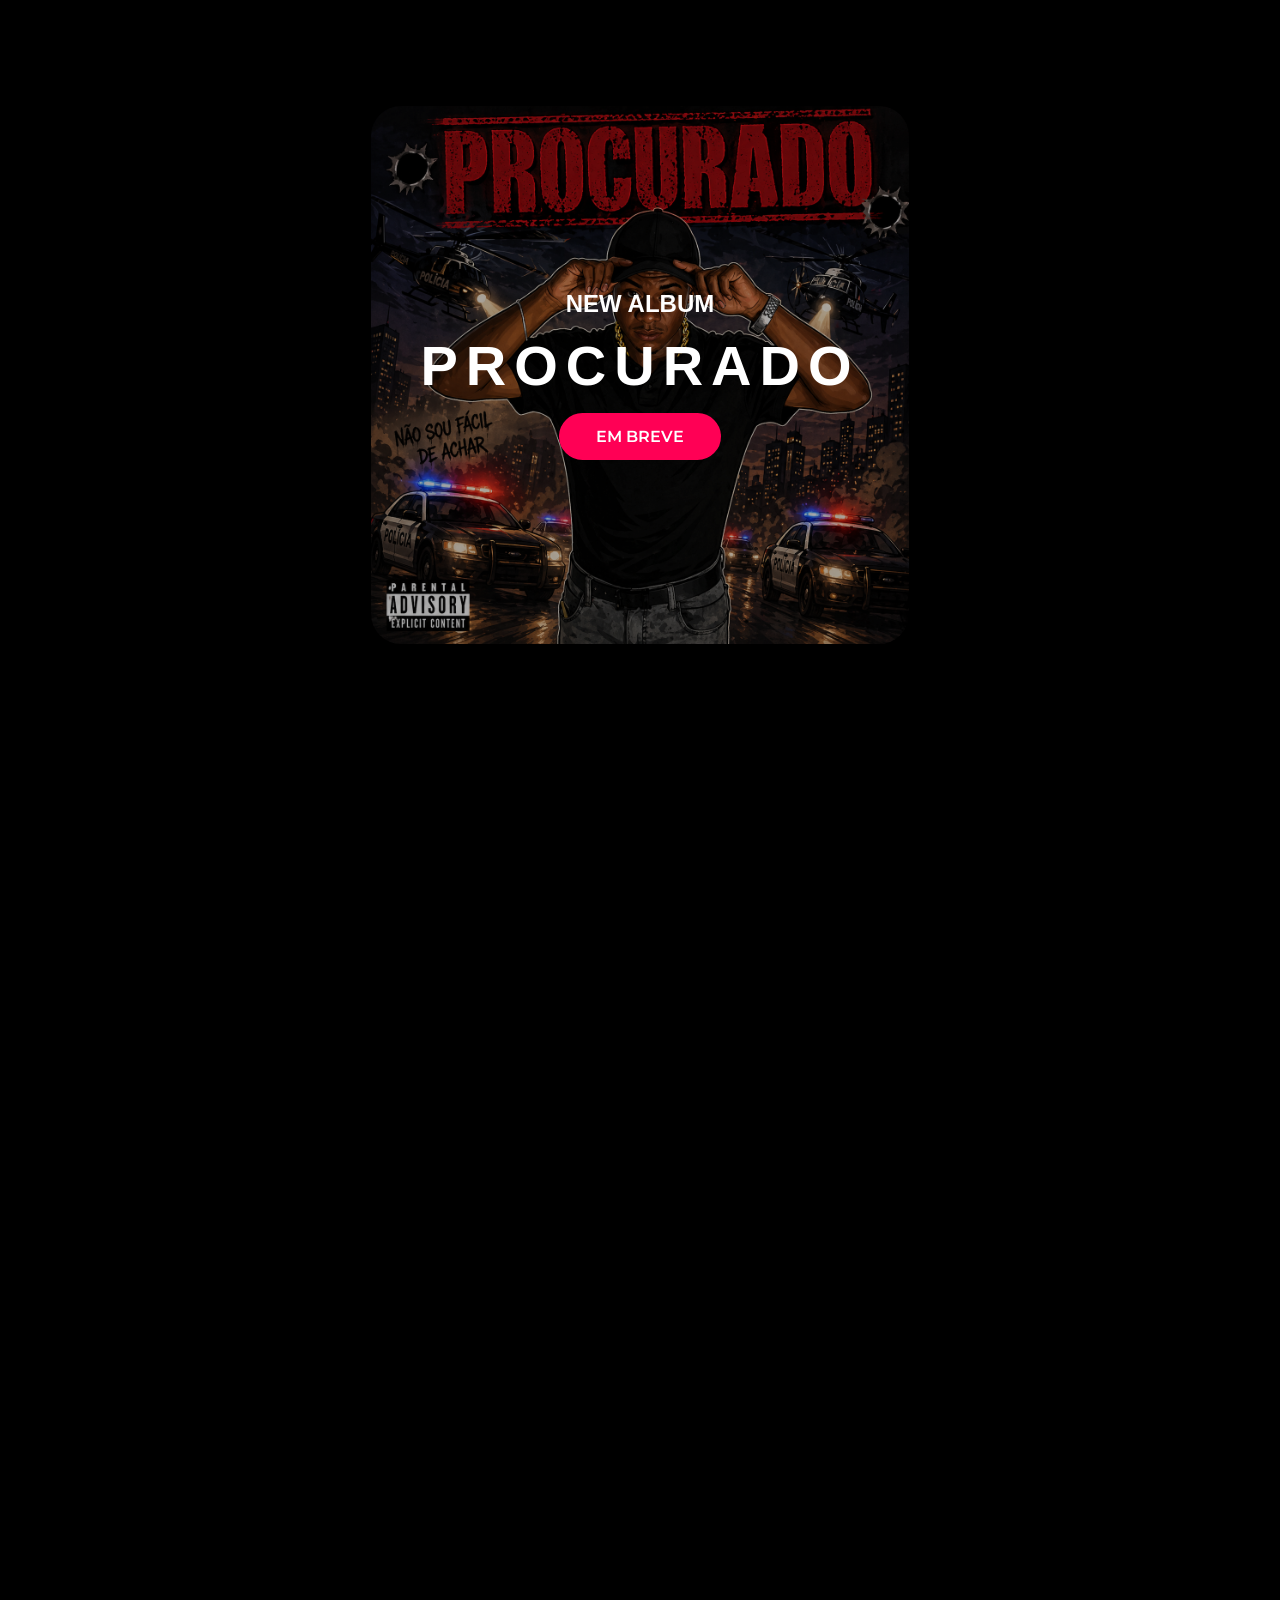
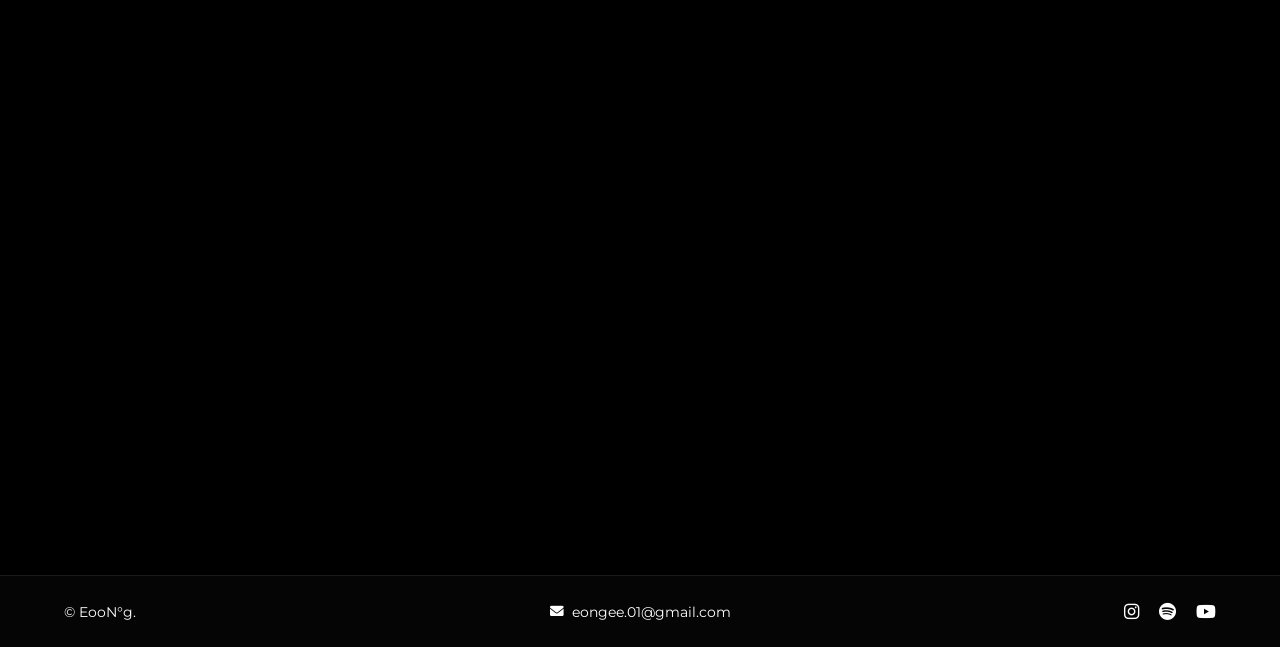
==== commit 533afd1a: "alteção de dados" ====
--- a/index.html
+++ b/index.html
@@ -70,27 +70,29 @@
     </section>
 
     <footer>
-    <div class="footer-container">
-        <!-- Coluna da Esquerda: Copyright -->
-        <div class="footer-col footer-copy">
-            © EooN°g.
+        <div class="footer-grid">
+            <!-- Coluna da Esquerda: Copyright -->
+            <div class="footer-col footer-copy">
+                © EooN°g.
+            </div>
+
+            <!-- Coluna do Meio: E-mail -->
+            <div class="footer-col footer-email-col">
+                <a href="mailto:eongee.01@gmail.com" class="footer-email">
+                    <i class="fas fa-envelope"></i> eongee.01@gmail.com
+                </a>
+            </div>
+
+            <!-- Coluna da Direita: Redes Sociais -->
+            <div class="footer-col footer-icons-col">
+                <div class="footer-icons">
+                    <a href="#" target="_blank"><i class="fab fa-instagram"></i></a>
+                    <a href="#" target="_blank"><i class="fab fa-spotify"></i></a>
+                    <a href="#" target="_blank"><i class="fab fa-youtube"></i></a>
+                </div>
+            </div>
         </div>
-
-        <!-- Coluna do Meio: E-mail -->
-        <div class="footer-col footer-email">
-            <a href="mailto:eongee.01@gmail.com">
-                <i class="fas fa-envelope"></i> eongee.01@gmail.com
-            </a>
-        </div>
-
-        <!-- Coluna da Direita: Redes Sociais -->
-        <div class="footer-col footer-socials">
-            <a href="#" target="_blank"><i class="fab fa-instagram"></i></a>
-            <a href="#" target="_blank"><i class="fab fa-spotify"></i></a>
-            <a href="#" target="_blank"><i class="fab fa-youtube"></i></a>
-        </div>
-    </div>
-</footer>
+    </footer>
 
     <script src="script.js"></script>
 </body>
--- a/style.css
+++ b/style.css
@@ -272,19 +272,13 @@
    FOOTER (COMPUTADOR: COPYRIGHT À ESQUERDA | EMAIL NO CENTRO | REDES À DIREITA)
    ========================================================================== */
 footer {
-    padding: 20px 5%;
+    padding: 25px 5%;
     background: #050505;
     border-top: 1px solid #1a1a1a;
     width: 100%;
     box-sizing: border-box;
 }
 
-.container { 
-    max-width: 100%; 
-    margin: 0 auto; 
-    padding: 0; 
-}
-
 .footer-grid {
     display: flex;
     justify-content: space-between;
@@ -292,7 +286,7 @@
     width: 100%;
 }
 
-/* 3 colunas flex de tamanho igual para garantir alinhamento perfeito */
+/* 3 colunas iguais para alinhar perfeitamente */
 .footer-col {
     flex: 1;
     display: flex;
@@ -300,14 +294,13 @@
 }
 
 .footer-copy {
-    justify-content: flex-start; /* Copyright encostado na ponta esquerda */
-    font-size: 0.8rem;
+    justify-content: flex-start; /* Extrema Esquerda */
+    font-size: 0.85rem;
     color: #ffffff;
-    opacity: 0.8;
 }
 
 .footer-email-col {
-    justify-content: center; /* Email no meio exato da tela */
+    justify-content: center; /* Centro Exato */
 }
 
 .footer-email {
@@ -317,16 +310,15 @@
     display: flex;
     align-items: center;
     gap: 8px;
-    opacity: 0.8;
     transition: 0.3s;
 }
 
 .footer-email:hover {
-    opacity: 1;
+    color: var(--aura) !important;
 }
 
 .footer-icons-col {
-    justify-content: flex-end; /* Ícones encostados na ponta direita */
+    justify-content: flex-end; /* Extrema Direita */
 }
 
 .footer-icons { 
@@ -337,22 +329,20 @@
 .footer-icons a { 
     color: #ffffff !important; 
     font-size: 1.1rem; 
-    opacity: 0.8; 
     transition: 0.3s; 
     text-decoration: none;
 }
 
 .footer-icons a:hover {
-    opacity: 1;
     color: var(--aura) !important;
 }
 
 /* ==========================================================================
-   RESPONSIVIDADE CELULAR (MOBILE COMPLETO - FIX IPHONE 11)
+   RESPONSIVIDADE CELULAR (MOBILE COMPLETO)
    ========================================================================== */
 @media (max-width: 768px) {
     header {
-        padding: 10px 10px !important; /* Compactado para o iPhone 11 */
+        padding: 10px 10px !important;
     }
 
     .logo {
@@ -373,11 +363,9 @@
     nav a {
         font-size: 0.55rem !important;
         font-weight: 900 !important;
-        /* Aura Roxa solicitada */
         text-shadow: 0 0 10px var(--aura), 0 0 20px var(--aura) !important;
     }
 
-    /* Botão Contato Mobile - Força a visibilidade mesmo após clique */
     .btn-contato, 
     .btn-contato:link, 
     .btn-contato:visited, 
@@ -387,13 +375,13 @@
         flex: 1;
         text-align: center;
         background-color: transparent !important;
-        color: #fff !important; /* Texto branco forçado */
+        color: #fff !important;
         border: 1px solid #fff !important;
         opacity: 1 !important;
     }
 
     .hero {
-        background-attachment: scroll; /* Melhora encaixe no iOS */
+        background-attachment: scroll;
     }
 
     #albumMainImg {
@@ -409,18 +397,18 @@
         margin: 0 auto 10px auto;
     }
 
+    /* Layout no celular lado a lado */
     .footer-grid {
         flex-direction: row !important;
         justify-content: space-between !important;
-        padding: 0 10px;
     }
 
     .footer-col {
-        flex: initial;
-    }
-
+        flex: auto;
+    }
+
+    .footer-copy { font-size: 0.55rem !important; }
     .footer-email { font-size: 0.55rem !important; }
     .footer-icons { gap: 10px !important; }
-}
-
-/* FIM DO CÓDIGO */+    .footer-icons a { font-size: 0.9rem !important; }
+}
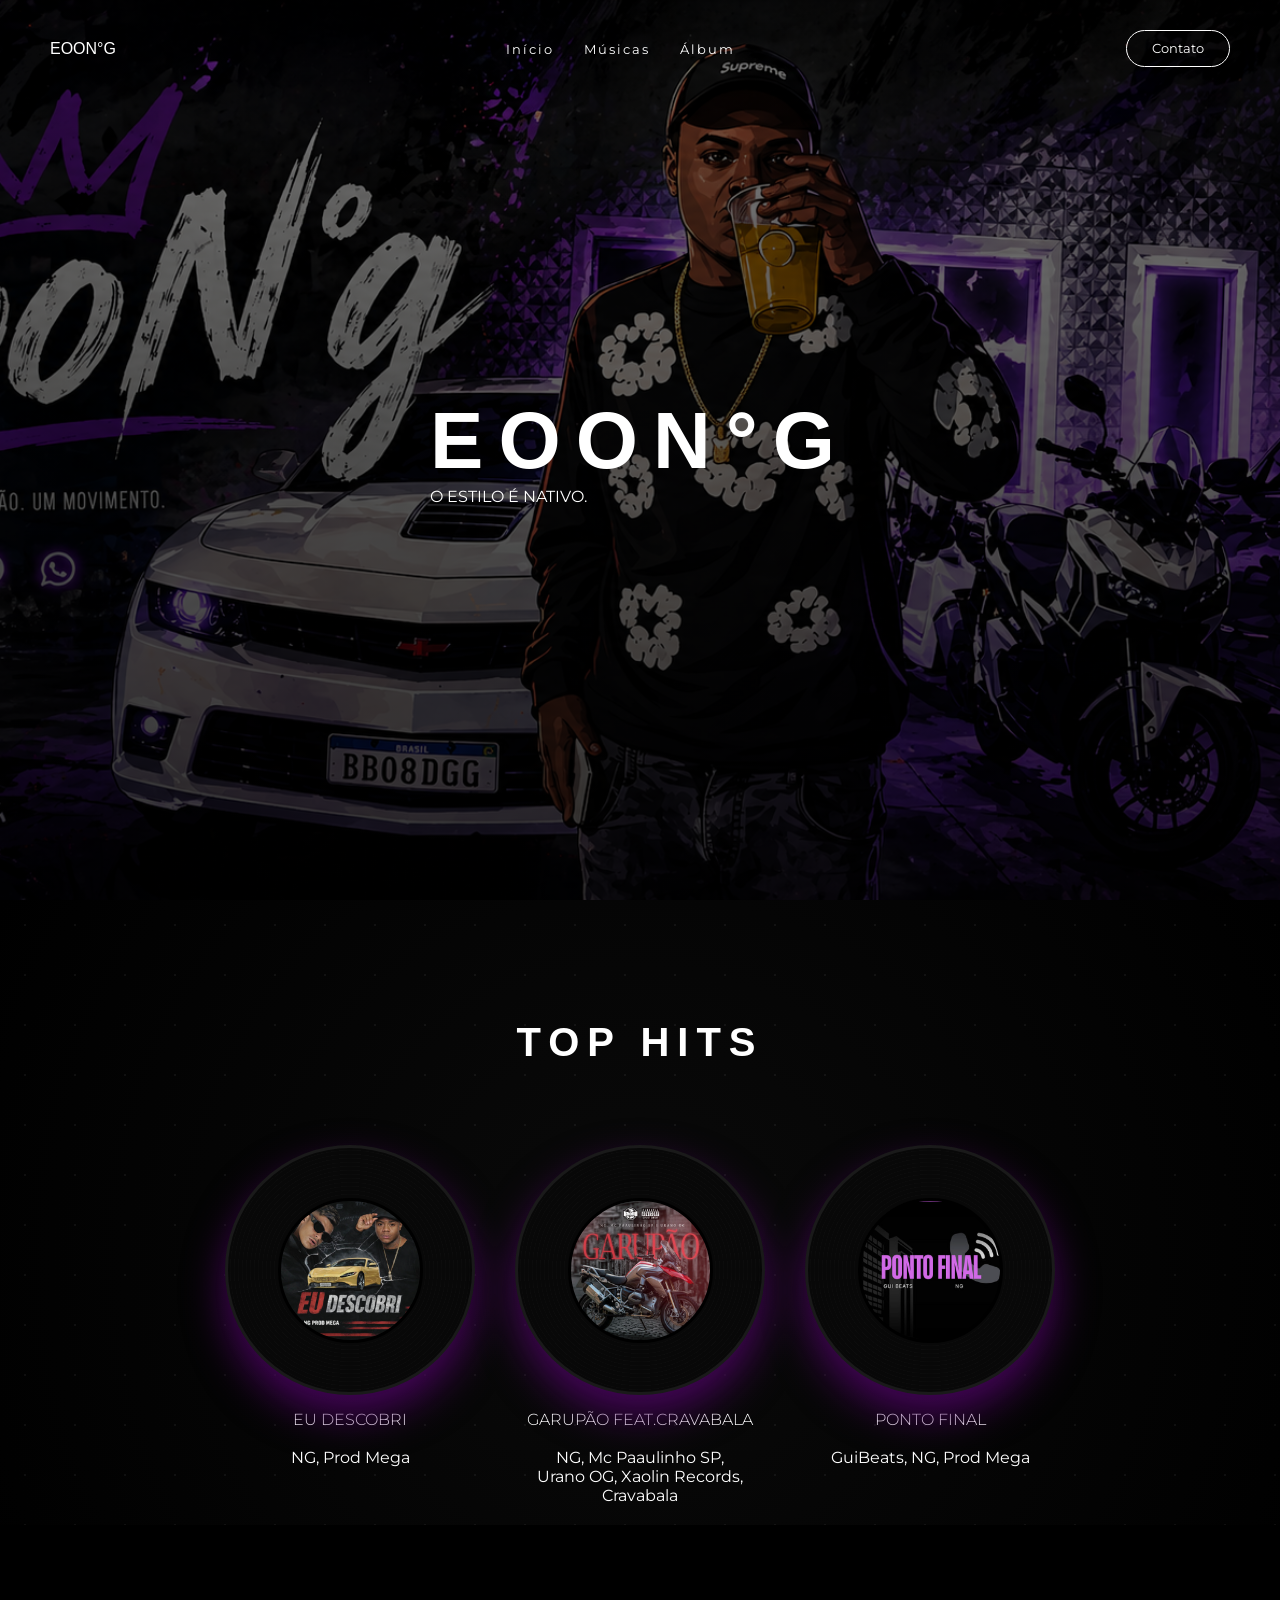
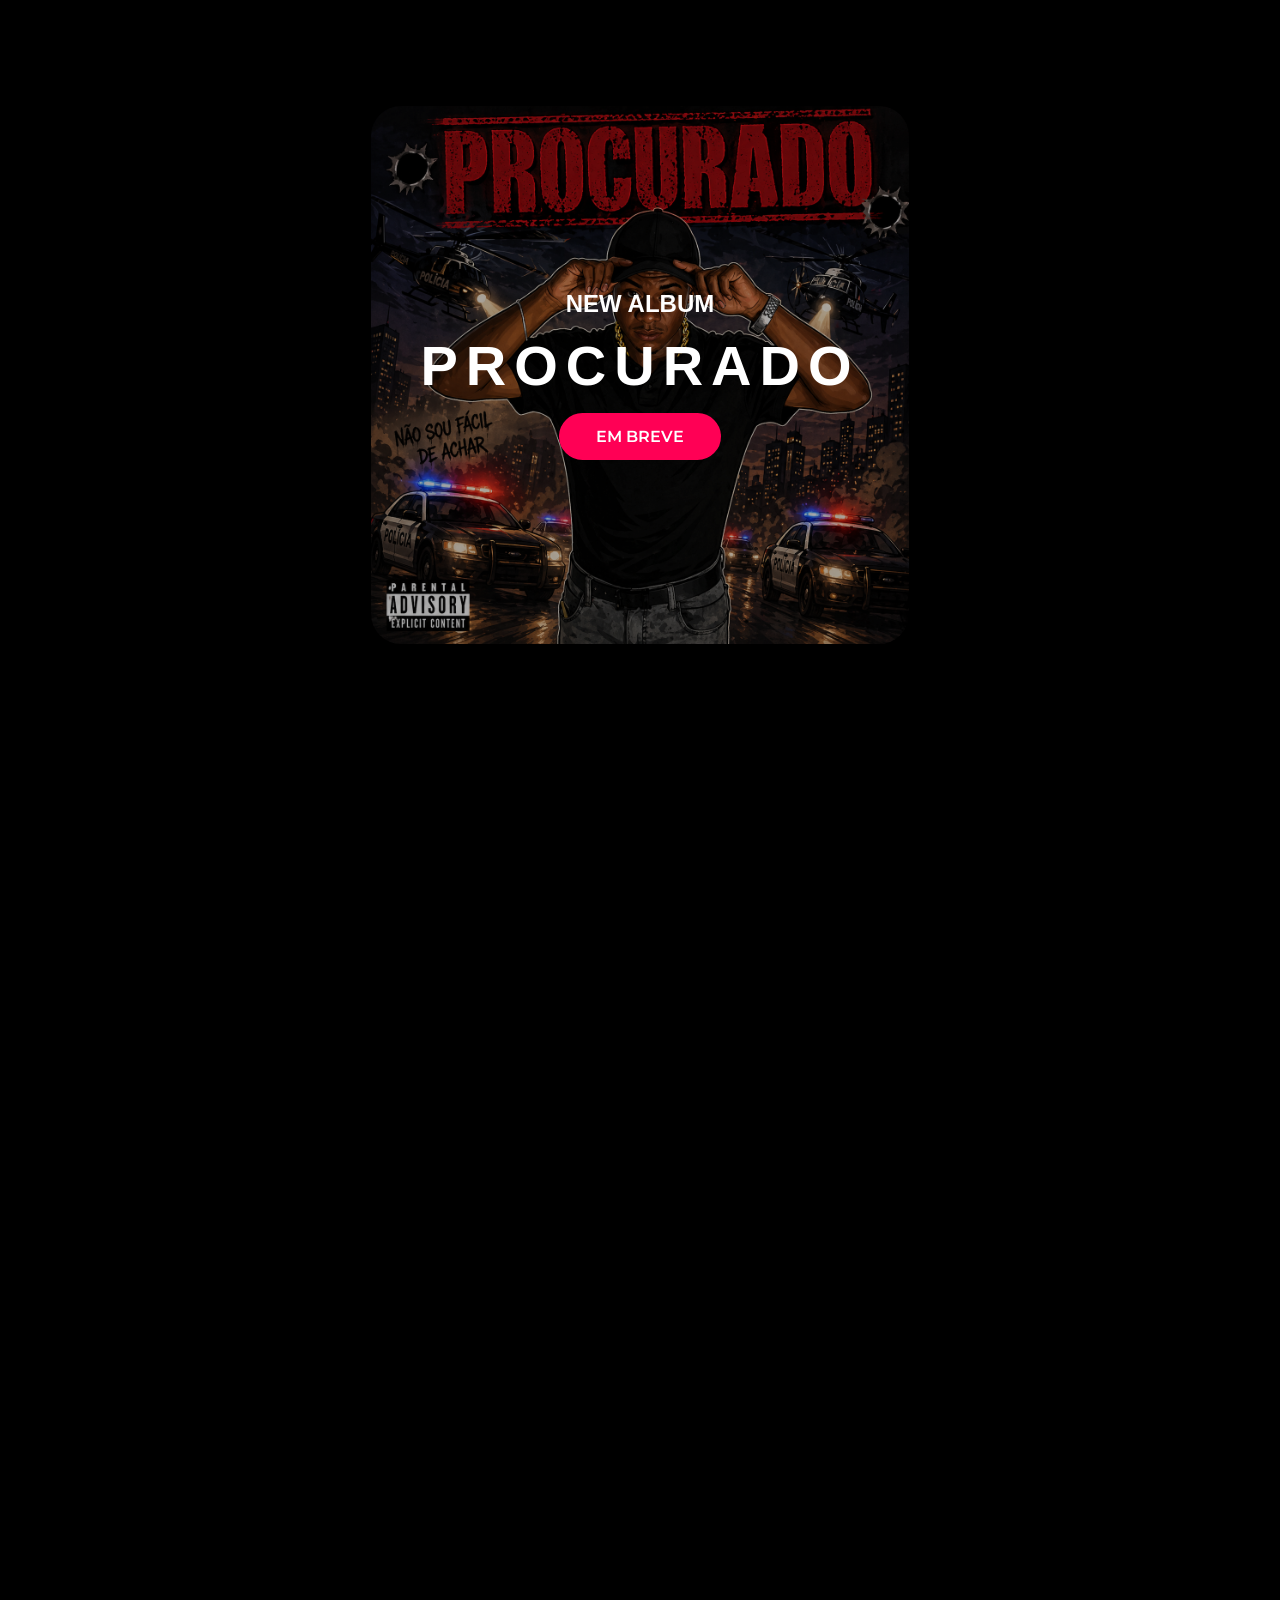
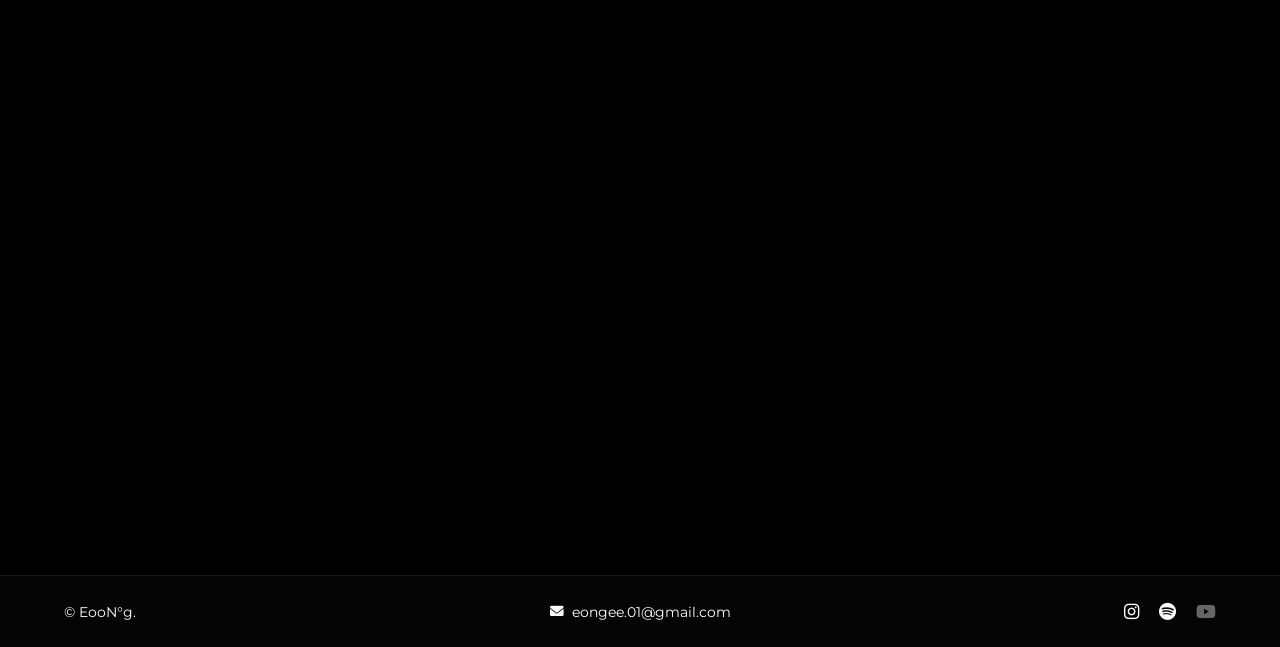
==== commit d7971227: "Atualiza links sociais e página em breve" ====
--- a/index.html
+++ b/index.html
@@ -64,7 +64,7 @@
             <div class="album-details">
                 <h2>New Album</h2>
                 <h1 class="album-title">PROCURADO</h1>
-                <a href="linkvaiviraqui" target="_blank" class="btn-ouca">Em Breve</a>
+                <a href="em-breve.html" class="btn-ouca">Em Breve</a>
             </div>
         </div>
     </section>
@@ -86,9 +86,9 @@
             <!-- Coluna da Direita: Redes Sociais -->
             <div class="footer-col footer-icons-col">
                 <div class="footer-icons">
-                    <a href="#" target="_blank"><i class="fab fa-instagram"></i></a>
-                    <a href="#" target="_blank"><i class="fab fa-spotify"></i></a>
-                    <a href="#" target="_blank"><i class="fab fa-youtube"></i></a>
+                    <a href="https://instagram.com/eongee.01" target="_blank" rel="noopener noreferrer" aria-label="Instagram"><i class="fab fa-instagram"></i></a>
+                    <a href="https://open.spotify.com/intl-pt/artist/2m0z8NoIprG7Zn0LRRGv59?si=gvBAola_To6KH5yLo9wejw" target="_blank" rel="noopener noreferrer" aria-label="Spotify"><i class="fab fa-spotify"></i></a>
+                    <span class="social-disabled" aria-label="YouTube em breve"><i class="fab fa-youtube"></i></span>
                 </div>
             </div>
         </div>
@@ -96,4 +96,4 @@
 
     <script src="script.js"></script>
 </body>
-</html>+</html>
--- a/style.css
+++ b/style.css
@@ -337,6 +337,46 @@
     color: var(--aura) !important;
 }
 
+.social-disabled {
+    color: #666;
+    font-size: 1.1rem;
+    cursor: not-allowed;
+}
+
+.coming-soon-page {
+    min-height: 100vh;
+    display: flex;
+    align-items: center;
+    justify-content: center;
+    padding: 32px;
+    background: radial-gradient(circle at center, #160016 0%, #000 65%);
+    text-align: center;
+}
+
+.coming-soon-content {
+    max-width: 680px;
+}
+
+.coming-soon-label {
+    color: var(--accent);
+    font-family: 'Syncopate', sans-serif;
+    font-size: 0.8rem;
+    letter-spacing: 5px;
+    text-transform: uppercase;
+    margin-bottom: 32px;
+}
+
+.coming-soon-content h1 {
+    font-size: clamp(1.8rem, 5vw, 3.5rem);
+    line-height: 1.25;
+    margin-bottom: 20px;
+}
+
+.coming-soon-content > p:not(.coming-soon-label) {
+    color: #c9c9c9;
+    margin-bottom: 36px;
+}
+
 /* ==========================================================================
    RESPONSIVIDADE CELULAR (MOBILE COMPLETO)
    ========================================================================== */
@@ -411,4 +451,4 @@
     .footer-email { font-size: 0.55rem !important; }
     .footer-icons { gap: 10px !important; }
     .footer-icons a { font-size: 0.9rem !important; }
-}+}
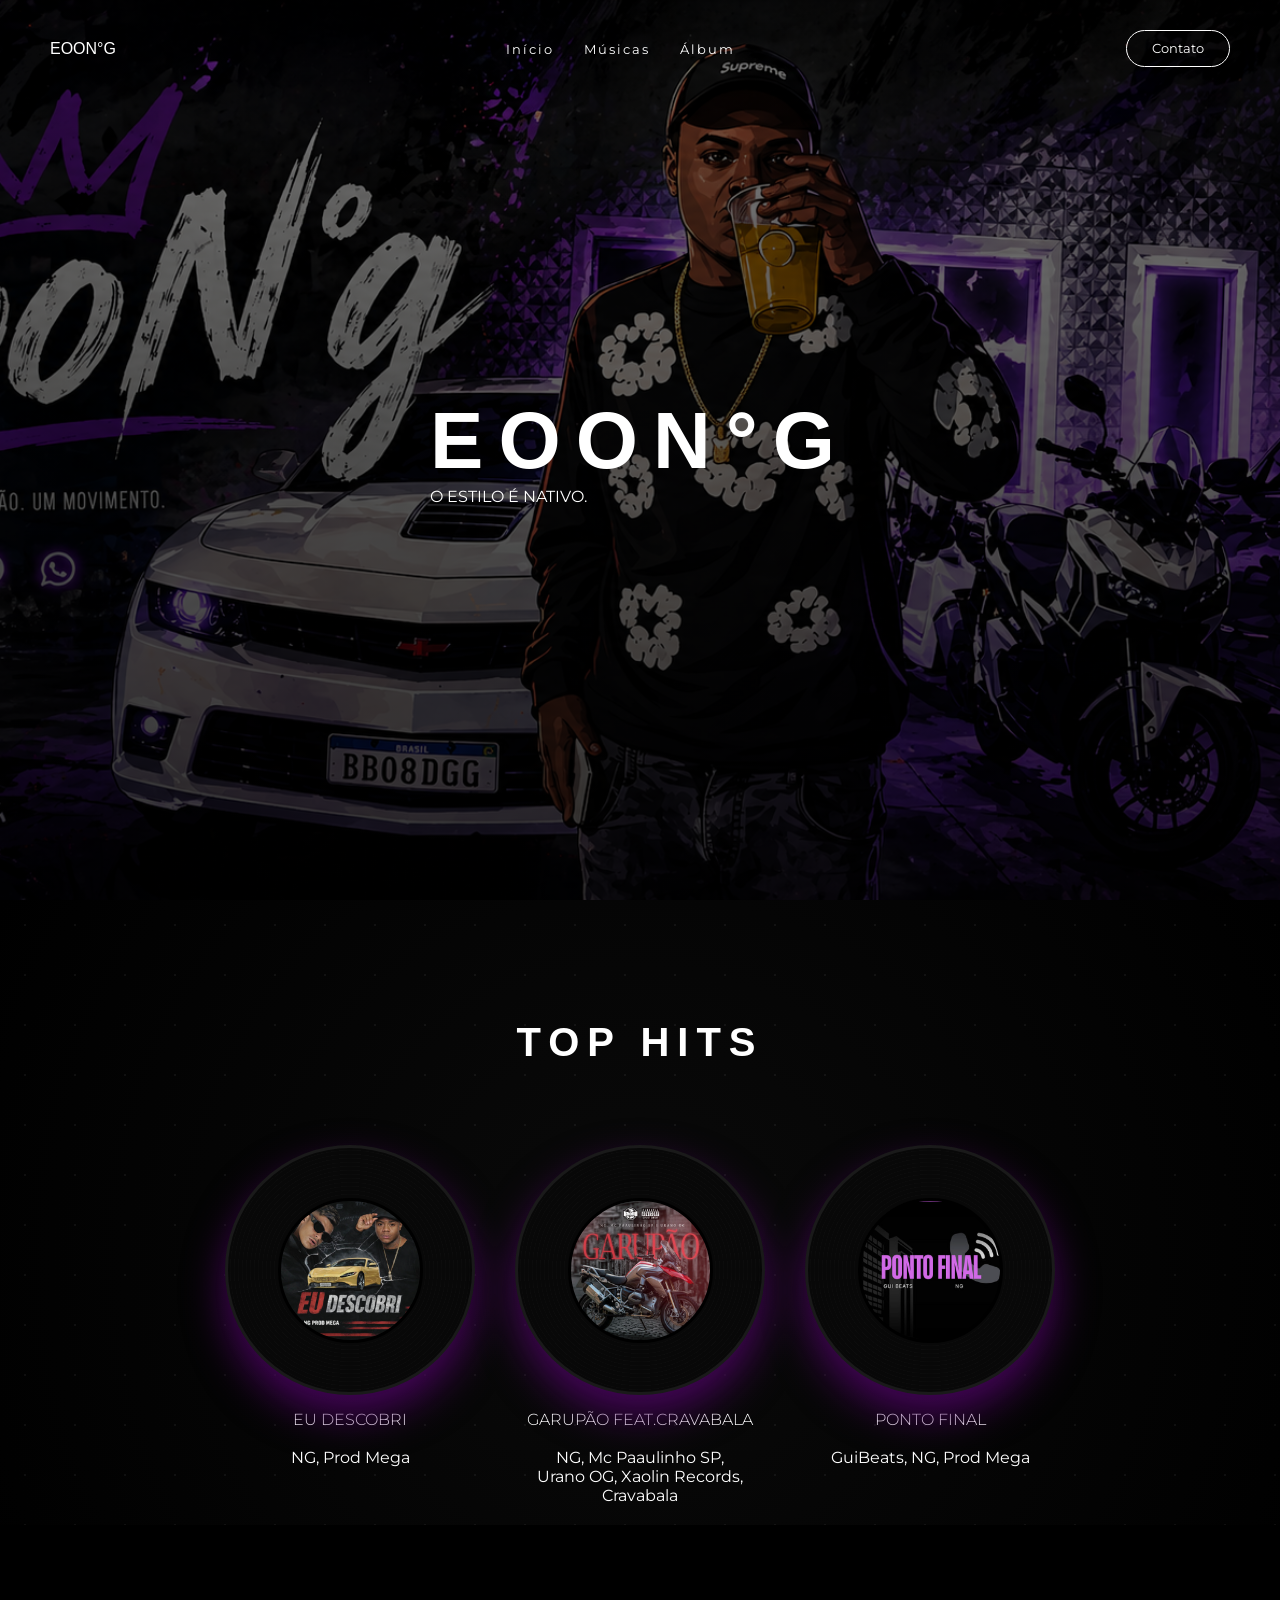
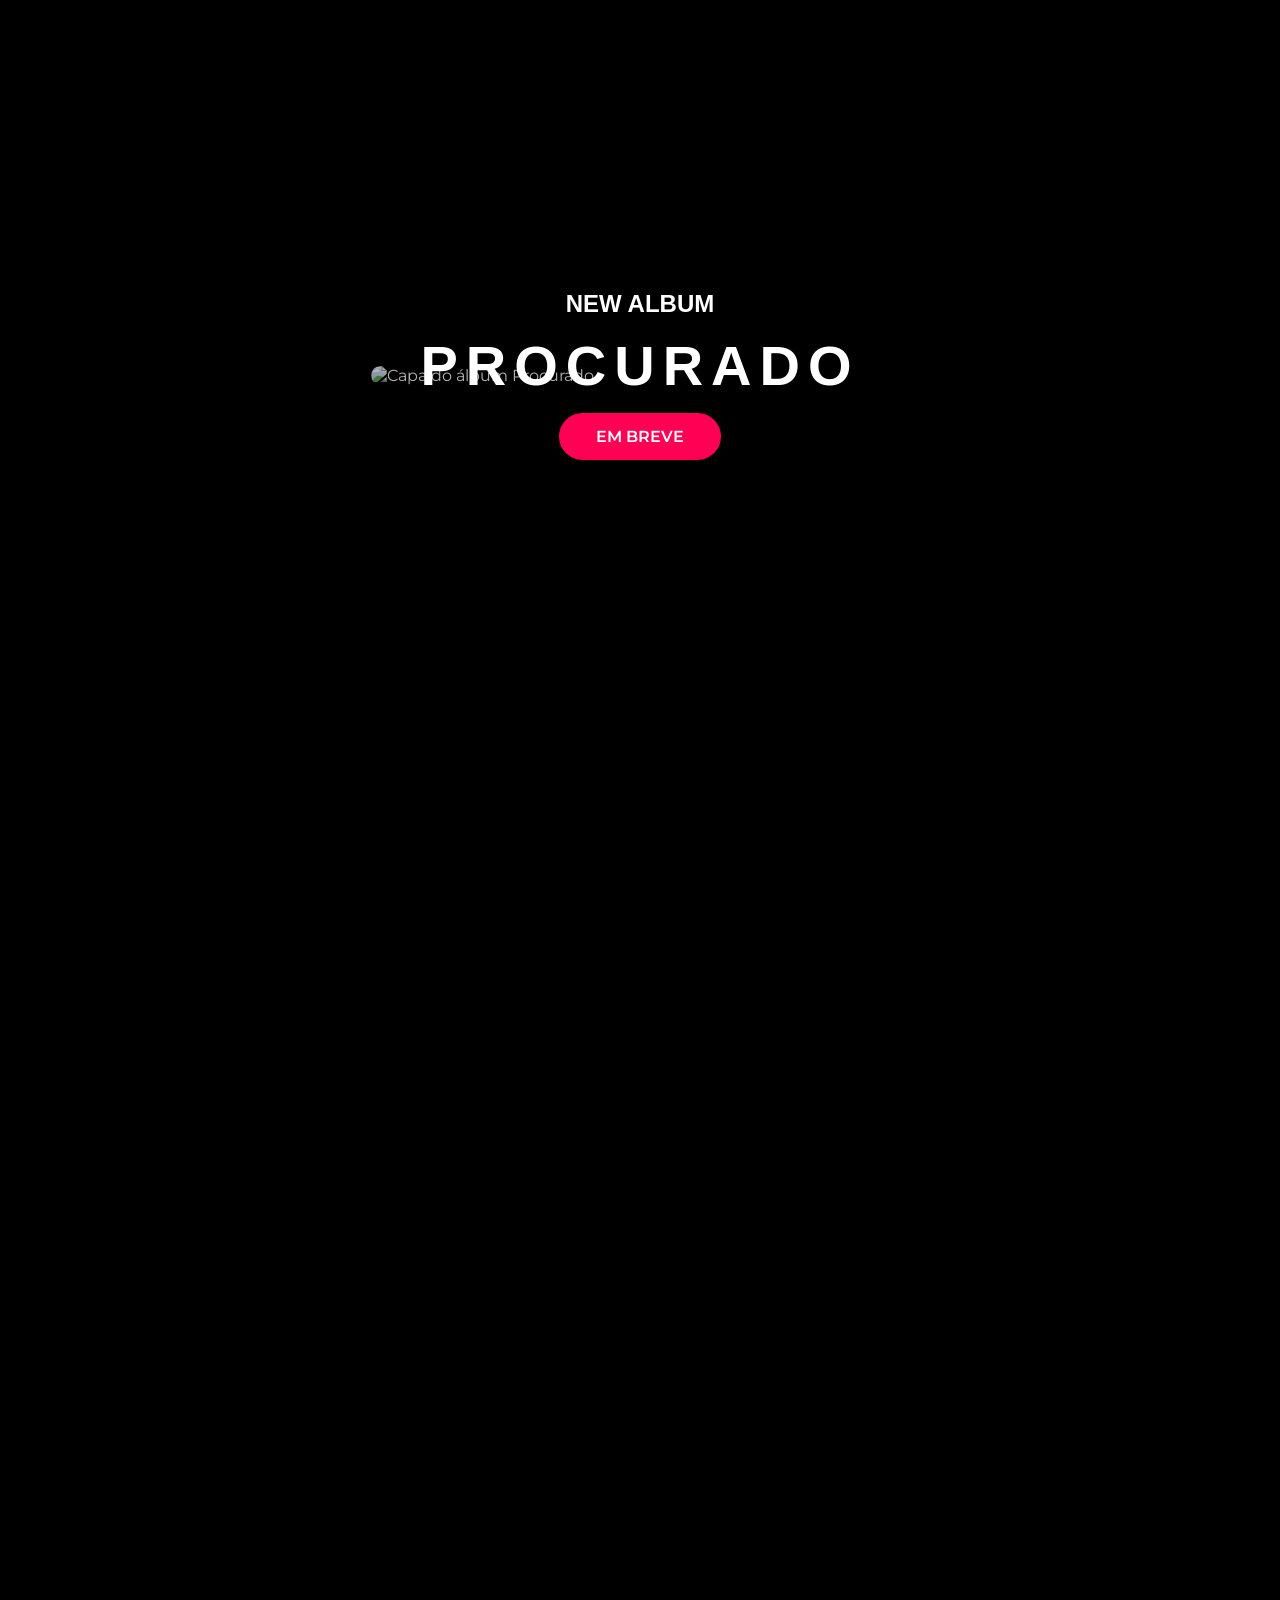
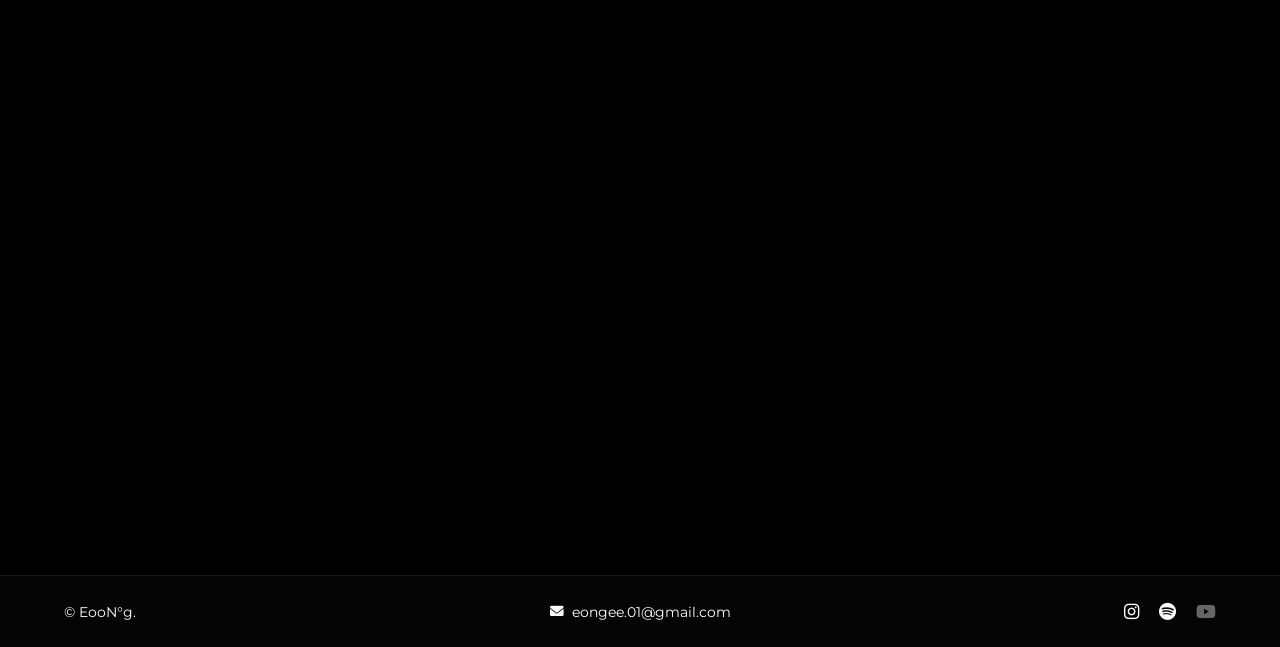
==== commit f75df756: "Atualiza links das músicas e capa do álbum" ====
--- a/index.html
+++ b/index.html
@@ -33,21 +33,21 @@
         <h2 class="center-title">Top Hits</h2>
         <div class="vinil-container">
             
-            <a href="https://open.spotify.com/intl-pt/album/22BqmlLhth0HrGozV8sFAT" target="_blank" class="disco-wrapper">
+            <a href="https://open.spotify.com/intl-pt/track/6AoF1wCBIKDKEIVrd2Y4Uk?si=OVazl1uaTrKiHKVkl9p5fw&utm_source=whatsapp&nd=1&dlsi=a2f8167b352d4e93" target="_blank" rel="noopener noreferrer" class="disco-wrapper">
                 <div class="vinil">
                     <div class="capa" style="background-image: url('img/eudescobri.png');"></div>
                 </div>
                 <span>Eu Descobri</span> <br> NG, Prod Mega
             </a>
 
-            <a href="https://open.spotify.com/intl-pt/album/7qpYjBT9kVBxX1xAB1O2y2" target="_blank" class="disco-wrapper">
+            <a href="https://open.spotify.com/intl-pt/track/46ccpE3ZiKHTqCgoUFQPcJ?si=pg2WKTo-RPSL-vXOR0pfag&utm_source=copy-link&nd=1&dlsi=9efbf9d449854a2d" target="_blank" rel="noopener noreferrer" class="disco-wrapper">
                 <div class="vinil">
                     <div class="capa" style="background-image: url('img/garupao.png');"></div>
                 </div>
                 <span>Garupão Feat.Cravabala </span> <br> NG, Mc Paaulinho SP, <br> Urano OG, Xaolin Records,<br> Cravabala
             </a>
 
-            <a href="https://open.spotify.com/intl-pt/album/2j4LPMRkhJ5JU1PvOW9u2j" target="_blank" class="disco-wrapper">
+            <a href="https://open.spotify.com/intl-pt/album/7GKf5hrnRLGMrAEAmiNpAz?si=67WrN32xT2m-oACWMOG8TA&utm_source=copy-link&nd=1&dlsi=3b4bab61164645f7" target="_blank" rel="noopener noreferrer" class="disco-wrapper">
                 <div class="vinil">
                     <div class="capa" style="background-image: url('img/pontofinal.png');"></div>
                 </div>
@@ -59,7 +59,7 @@
 
     <section id="album" class="album-section">
         <div class="album-sticky-wrapper">
-            <img src="img/procuradong.png" alt="Capa Album" id="albumMainImg">
+            <img src="https://hebbkx1anhila5yf.public.blob.vercel-storage.com/procuradonew-3mah6haYCtQD0WrK4jdpnhXAyxAPs3.jpeg" alt="Capa do álbum Procurado" id="albumMainImg">
             
             <div class="album-details">
                 <h2>New Album</h2>
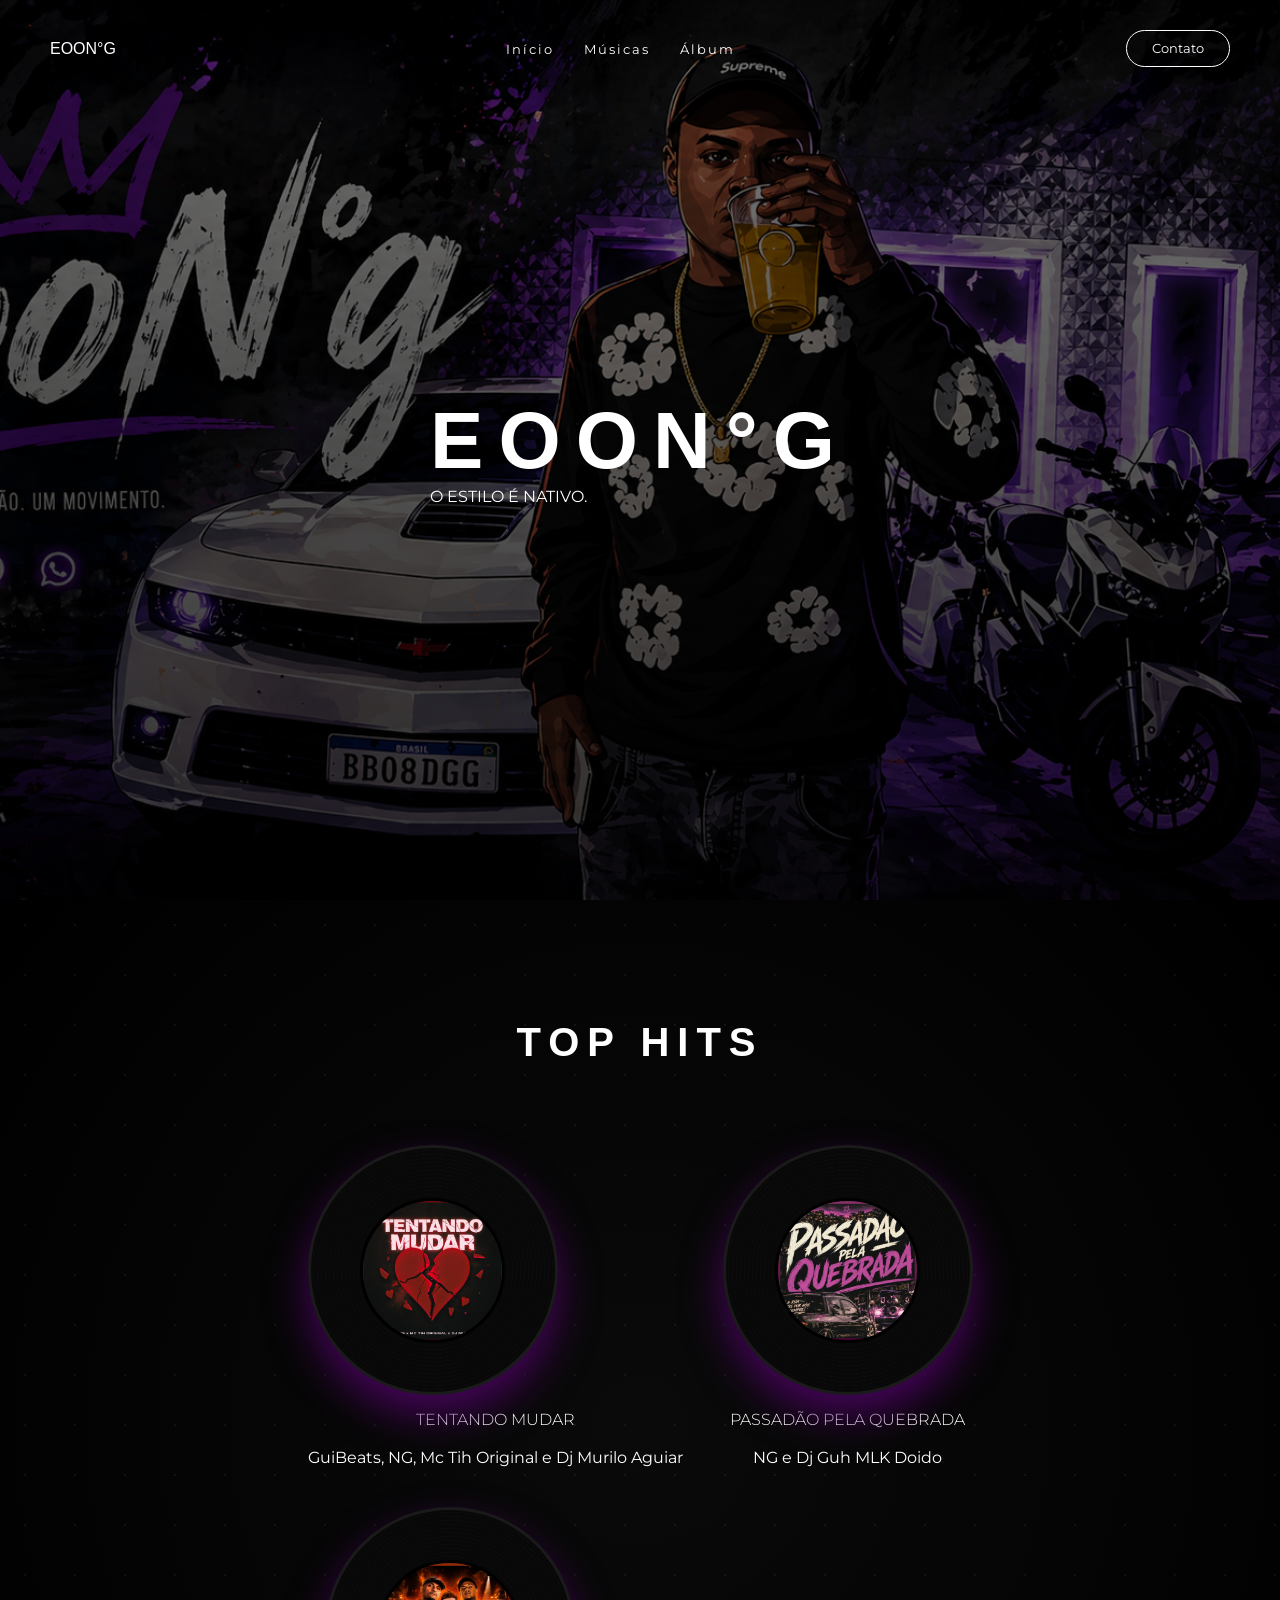
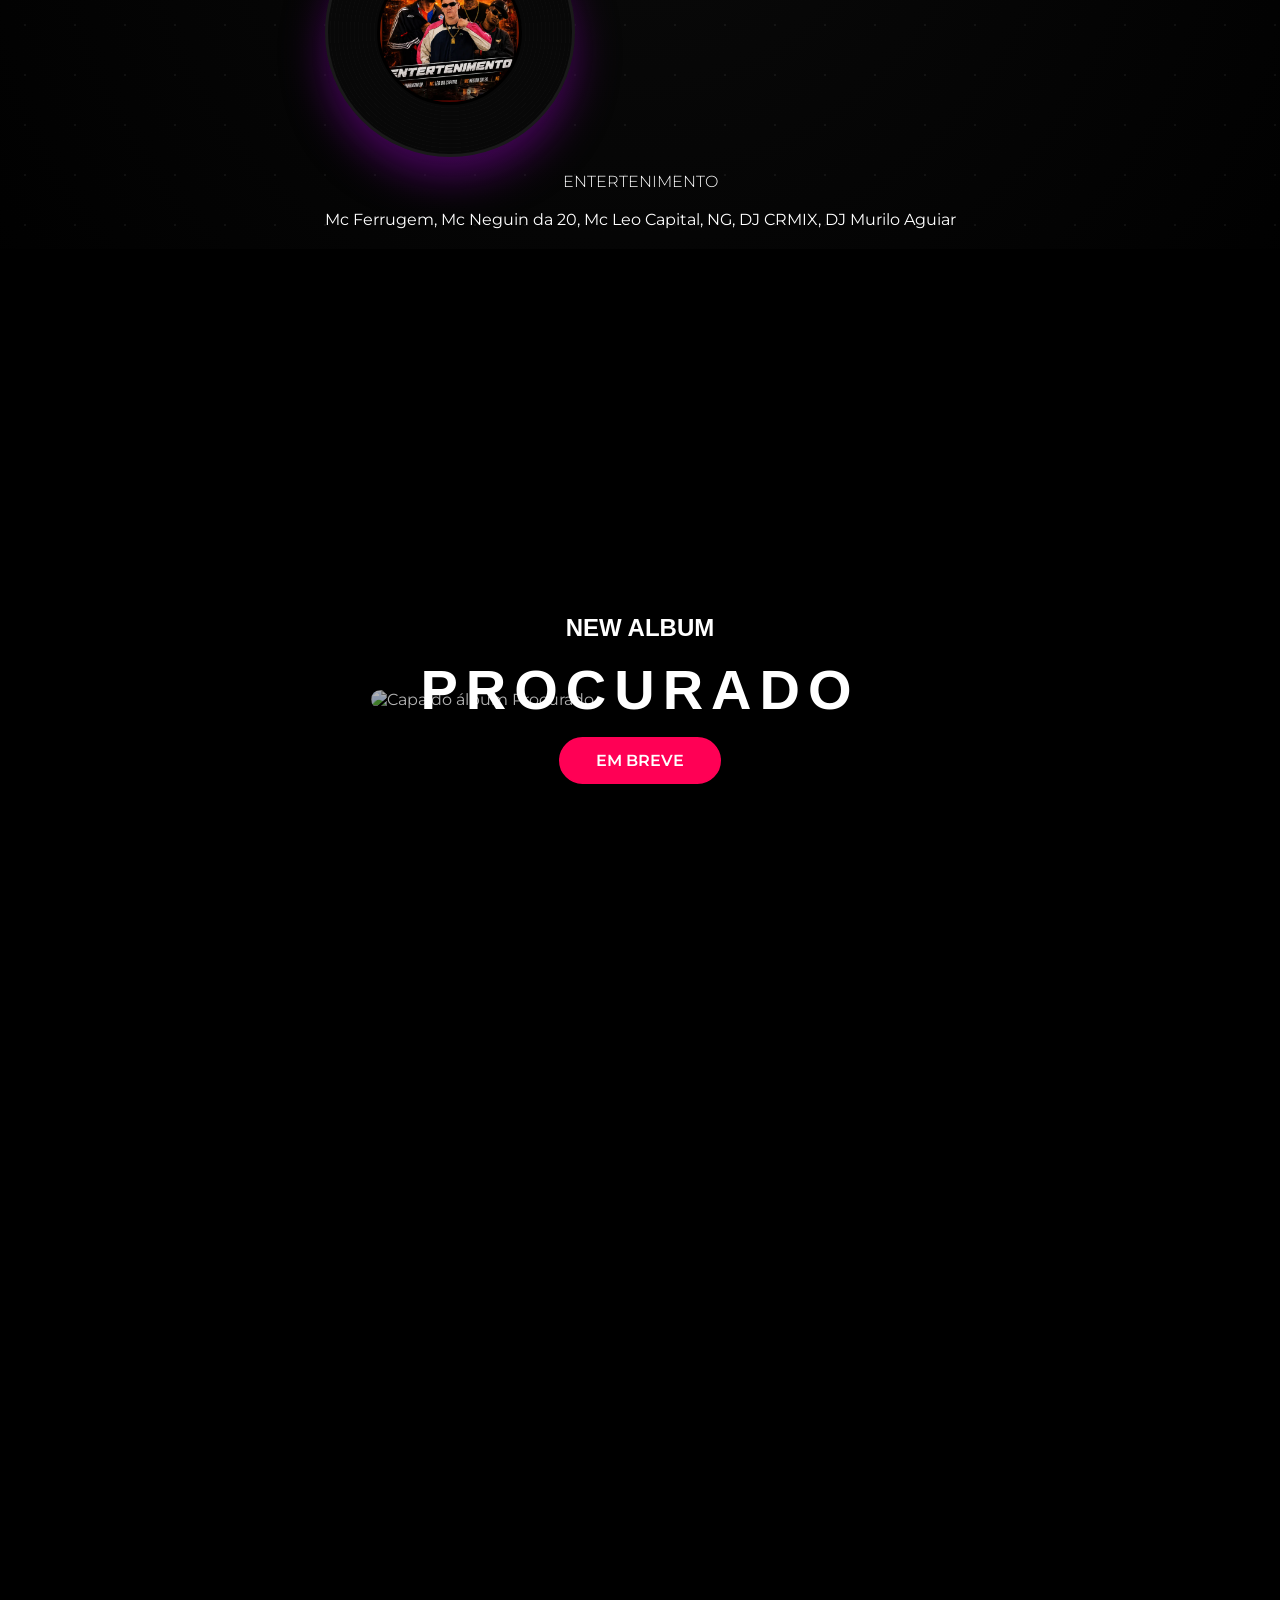
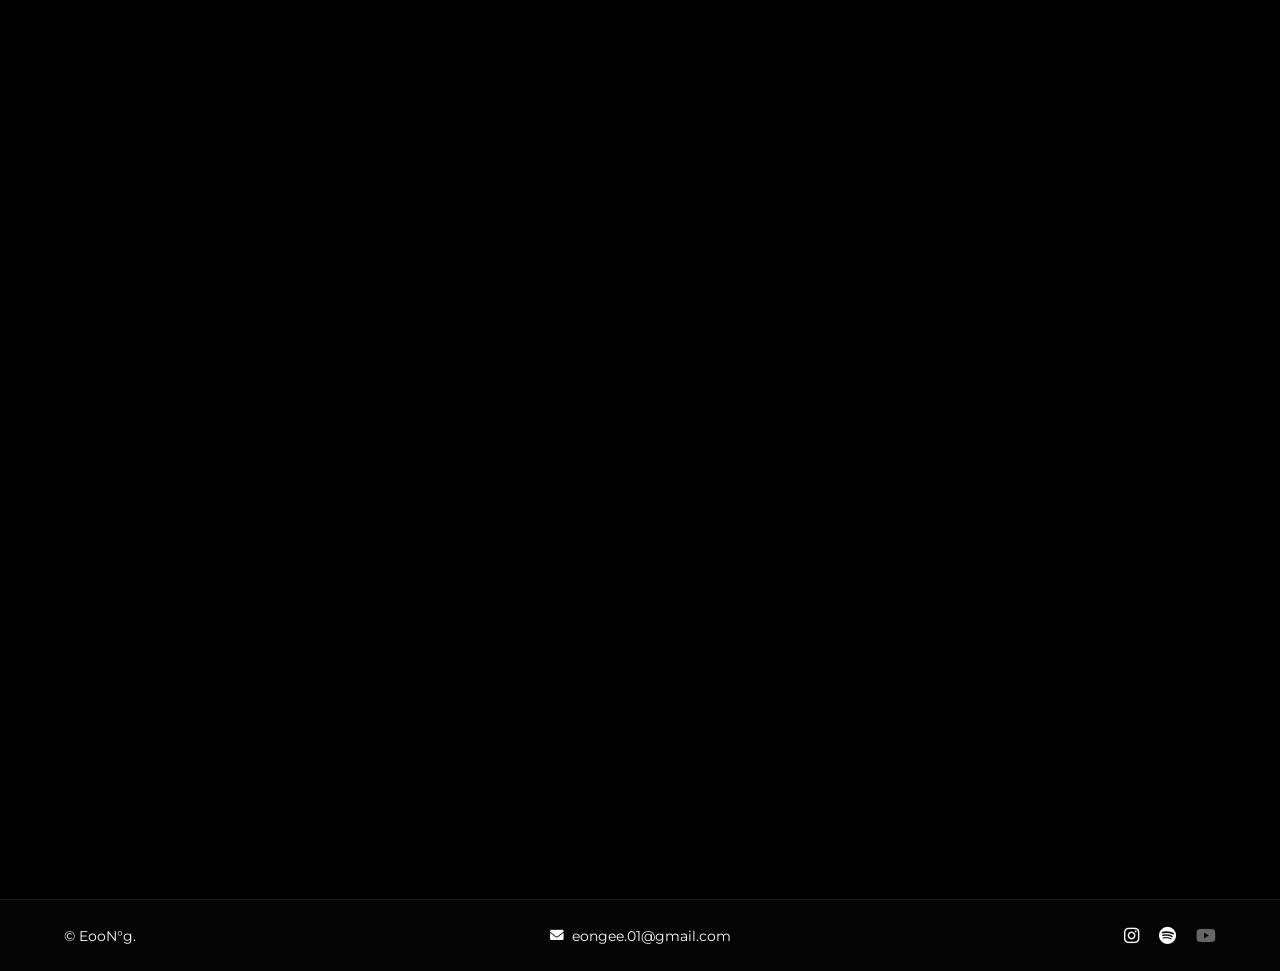
==== commit 3b51e796: "Atualiza títulos, créditos e capas das músicas" ====
--- a/index.html
+++ b/index.html
@@ -35,23 +35,23 @@
             
             <a href="https://open.spotify.com/intl-pt/track/6AoF1wCBIKDKEIVrd2Y4Uk?si=OVazl1uaTrKiHKVkl9p5fw&utm_source=whatsapp&nd=1&dlsi=a2f8167b352d4e93" target="_blank" rel="noopener noreferrer" class="disco-wrapper">
                 <div class="vinil">
-                    <div class="capa" style="background-image: url('img/eudescobri.png');"></div>
+                    <div class="capa" style="background-image: url('img/tentando-mudar.png');"></div>
                 </div>
-                <span>Eu Descobri</span> <br> NG, Prod Mega
+                <span>Tentando Mudar</span> <br> GuiBeats, NG, Mc Tih Original e Dj Murilo Aguiar
             </a>
 
             <a href="https://open.spotify.com/intl-pt/track/46ccpE3ZiKHTqCgoUFQPcJ?si=pg2WKTo-RPSL-vXOR0pfag&utm_source=copy-link&nd=1&dlsi=9efbf9d449854a2d" target="_blank" rel="noopener noreferrer" class="disco-wrapper">
                 <div class="vinil">
-                    <div class="capa" style="background-image: url('img/garupao.png');"></div>
+                    <div class="capa" style="background-image: url('img/passadao-pela-quebrada.png');"></div>
                 </div>
-                <span>Garupão Feat.Cravabala </span> <br> NG, Mc Paaulinho SP, <br> Urano OG, Xaolin Records,<br> Cravabala
+                <span>Passadão Pela Quebrada</span> <br> NG e Dj Guh MLK Doido
             </a>
 
             <a href="https://open.spotify.com/intl-pt/album/7GKf5hrnRLGMrAEAmiNpAz?si=67WrN32xT2m-oACWMOG8TA&utm_source=copy-link&nd=1&dlsi=3b4bab61164645f7" target="_blank" rel="noopener noreferrer" class="disco-wrapper">
                 <div class="vinil">
-                    <div class="capa" style="background-image: url('img/pontofinal.png');"></div>
+                    <div class="capa" style="background-image: url('img/entertenimento.png');"></div>
                 </div>
-                <span>Ponto Final</span> <br> GuiBeats, NG, Prod Mega
+                <span>Entertenimento</span> <br> Mc Ferrugem, Mc Neguin da 20, Mc Leo Capital, NG, DJ CRMIX, DJ Murilo Aguiar
             </a>
 
         </div>
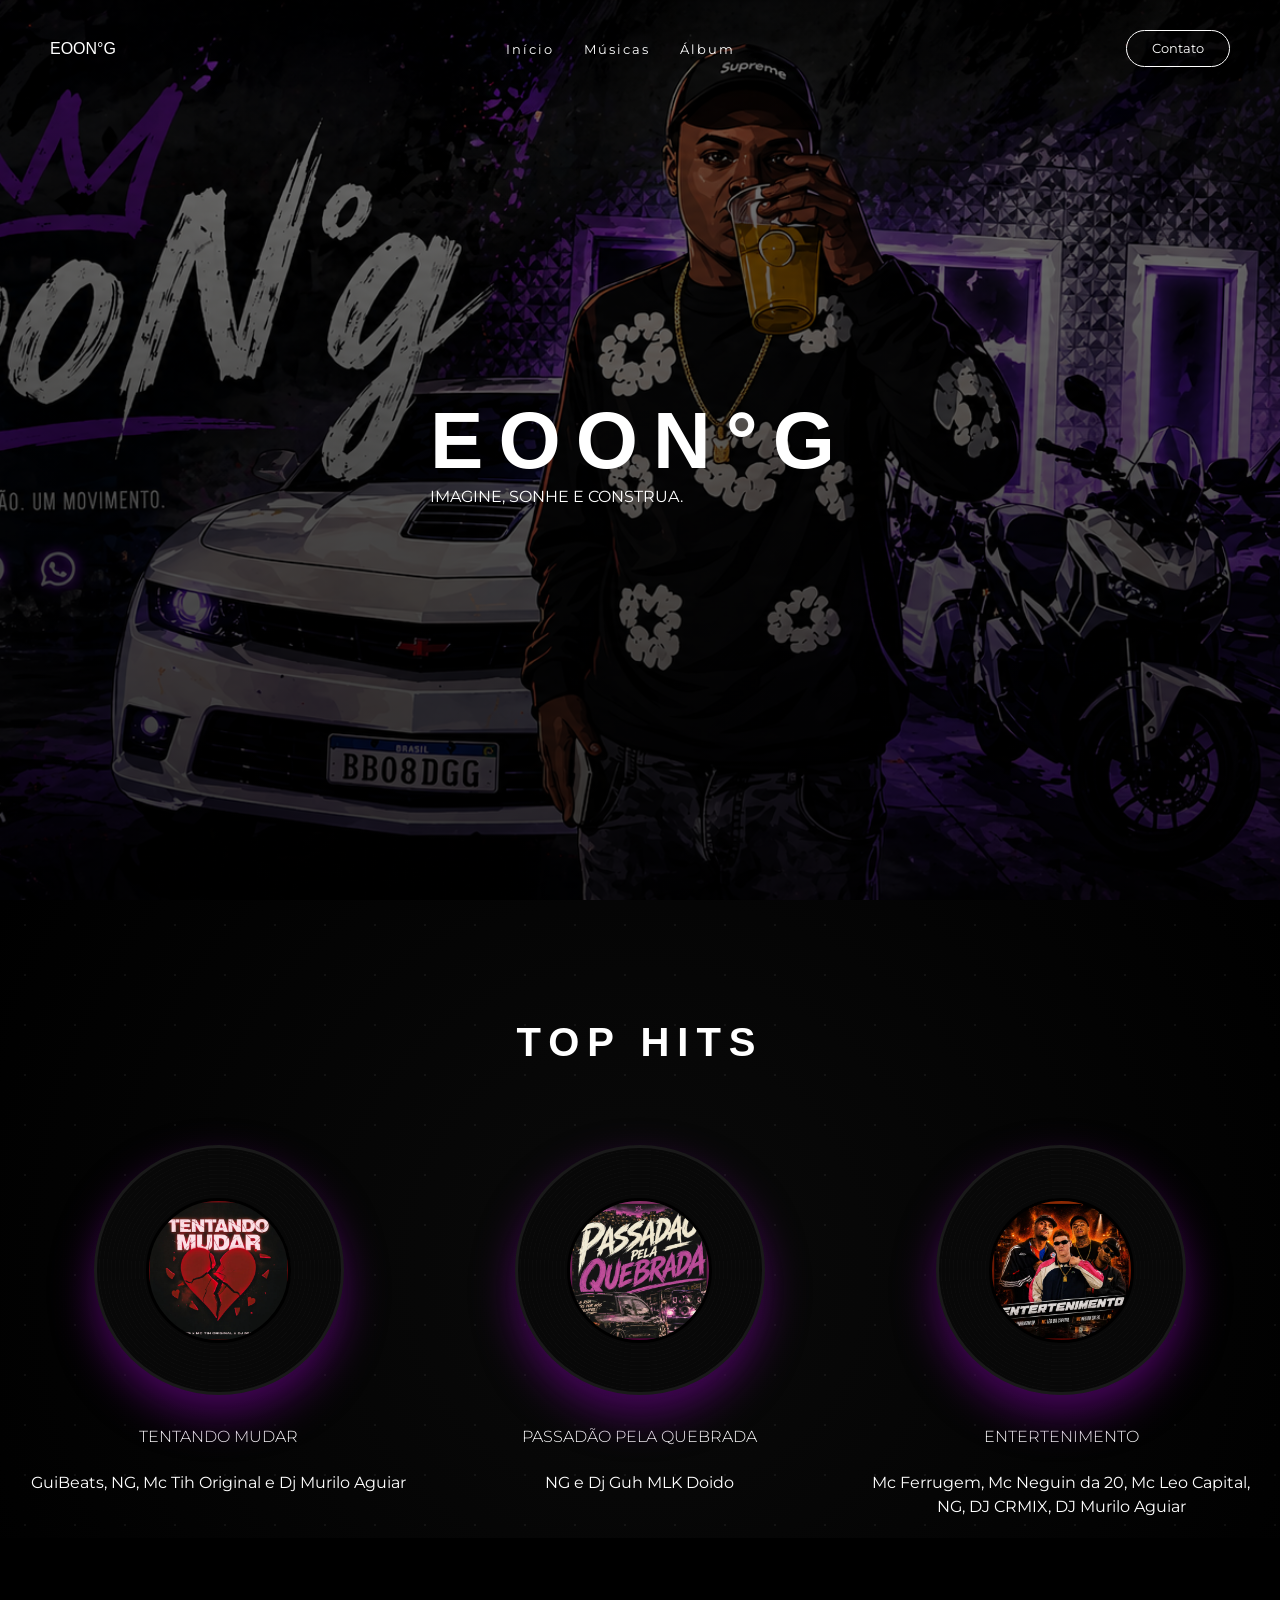
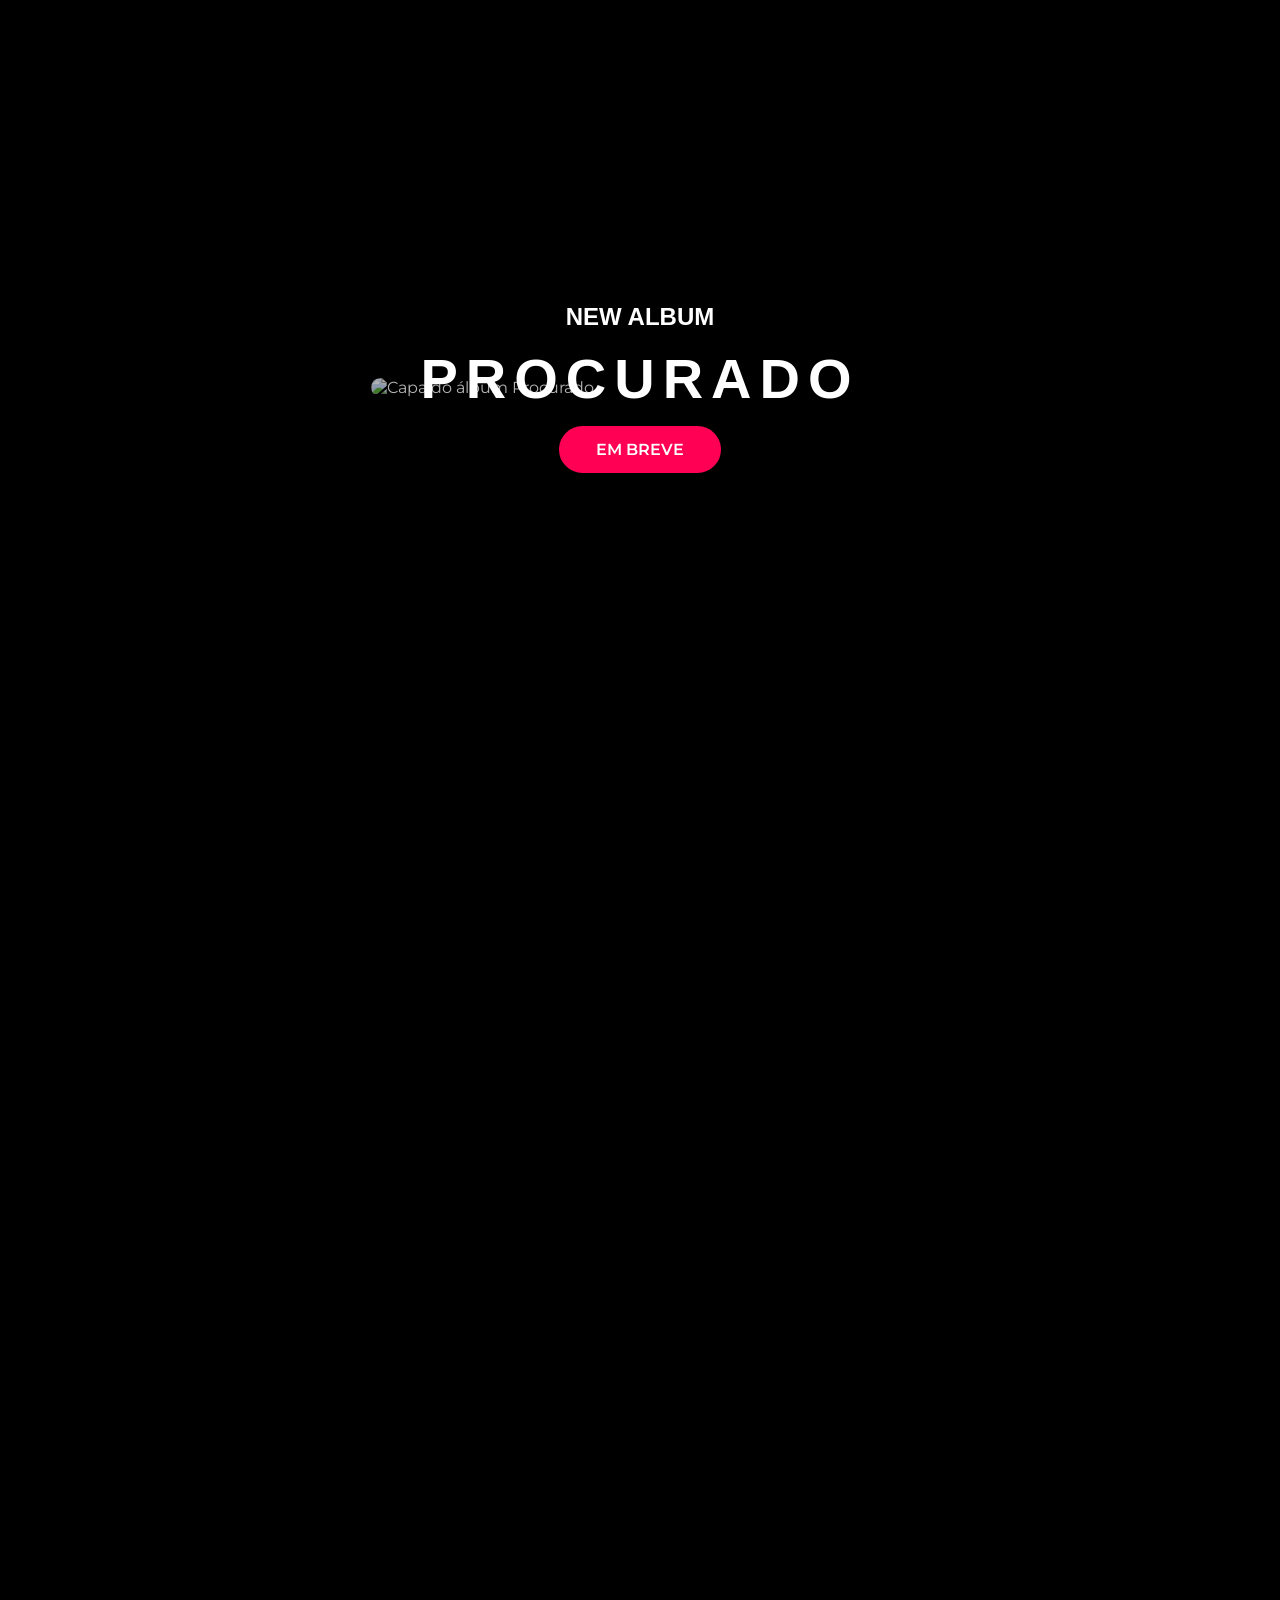
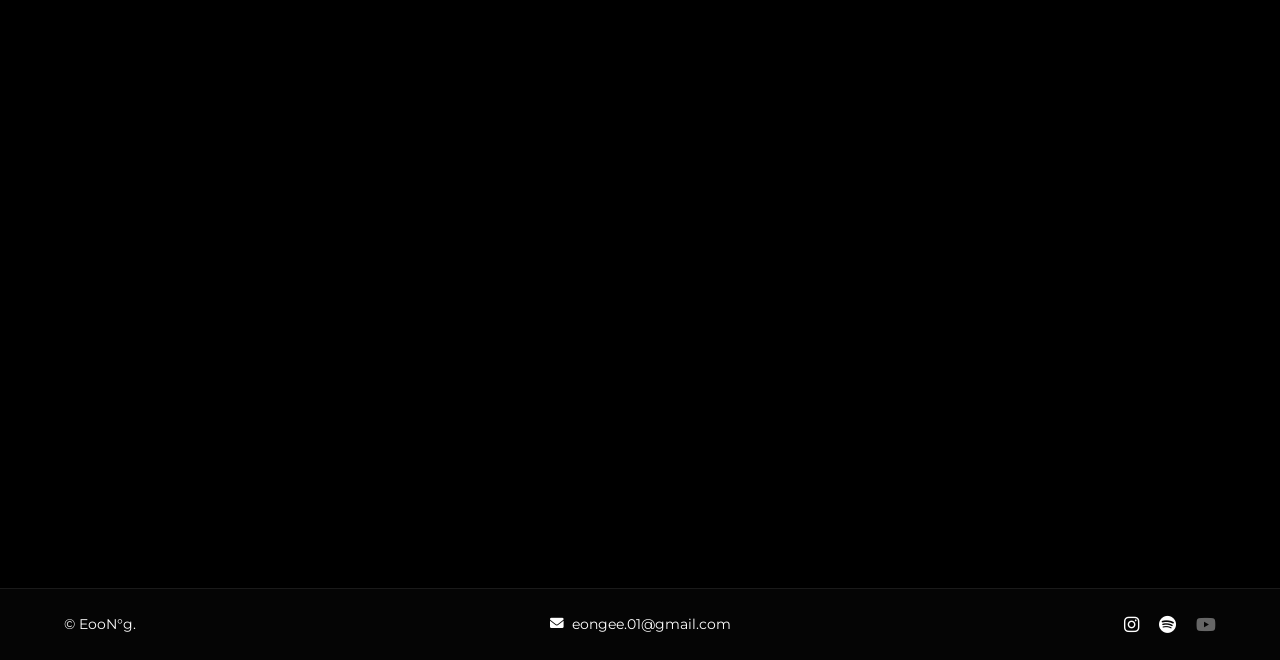
==== commit cf4b5f17: "Atualiza frase principal do site" ====
--- a/index.html
+++ b/index.html
@@ -25,7 +25,7 @@
     <section id="inicio" class="hero">
         <div class="hero-content">
             <h1>EooN°g</h1>
-            <p>O ESTILO É NATIVO.</p>
+            <p>IMAGINE, SONHE E CONSTRUA.</p>
         </div>
     </section>
 
--- a/style.css
+++ b/style.css
@@ -147,10 +147,12 @@
 }
 
 .vinil-container {
-    display: flex;
-    justify-content: center;
-    flex-wrap: wrap;
-    gap: 40px;
+    width: min(100% - 48px, 1400px);
+    margin: 0 auto;
+    display: grid;
+    grid-template-columns: repeat(3, minmax(0, 1fr));
+    justify-items: center;
+    gap: 40px 32px;
     position: relative;
     z-index: 2;
 }
@@ -191,17 +193,29 @@
 @keyframes rotate { from { transform: rotate(0deg); } to { transform: rotate(360deg); } }
 
 .disco-wrapper {
+    width: 100%;
+    max-width: 390px;
+    min-width: 0;
+    display: flex;
+    flex-direction: column;
+    align-items: center;
     text-align: center;
     text-decoration: none;
     color: #fff;
     transition: 0.3s;
+    line-height: 1.45;
 }
 
 .disco-wrapper span {
     display: block;
+    width: 100%;
     margin-top: 15px;
     font-weight: 300;
     text-transform: uppercase;
+}
+
+.disco-wrapper br + * {
+    overflow-wrap: anywhere;
 }
 
 /* ==========================================================================
@@ -381,6 +395,16 @@
    RESPONSIVIDADE CELULAR (MOBILE COMPLETO)
    ========================================================================== */
 @media (max-width: 768px) {
+    .vinil-container {
+        width: min(100% - 32px, 390px);
+        grid-template-columns: minmax(0, 1fr);
+        gap: 48px;
+    }
+
+    .disco-wrapper {
+        max-width: 340px;
+    }
+
     header {
         padding: 10px 10px !important;
     }
